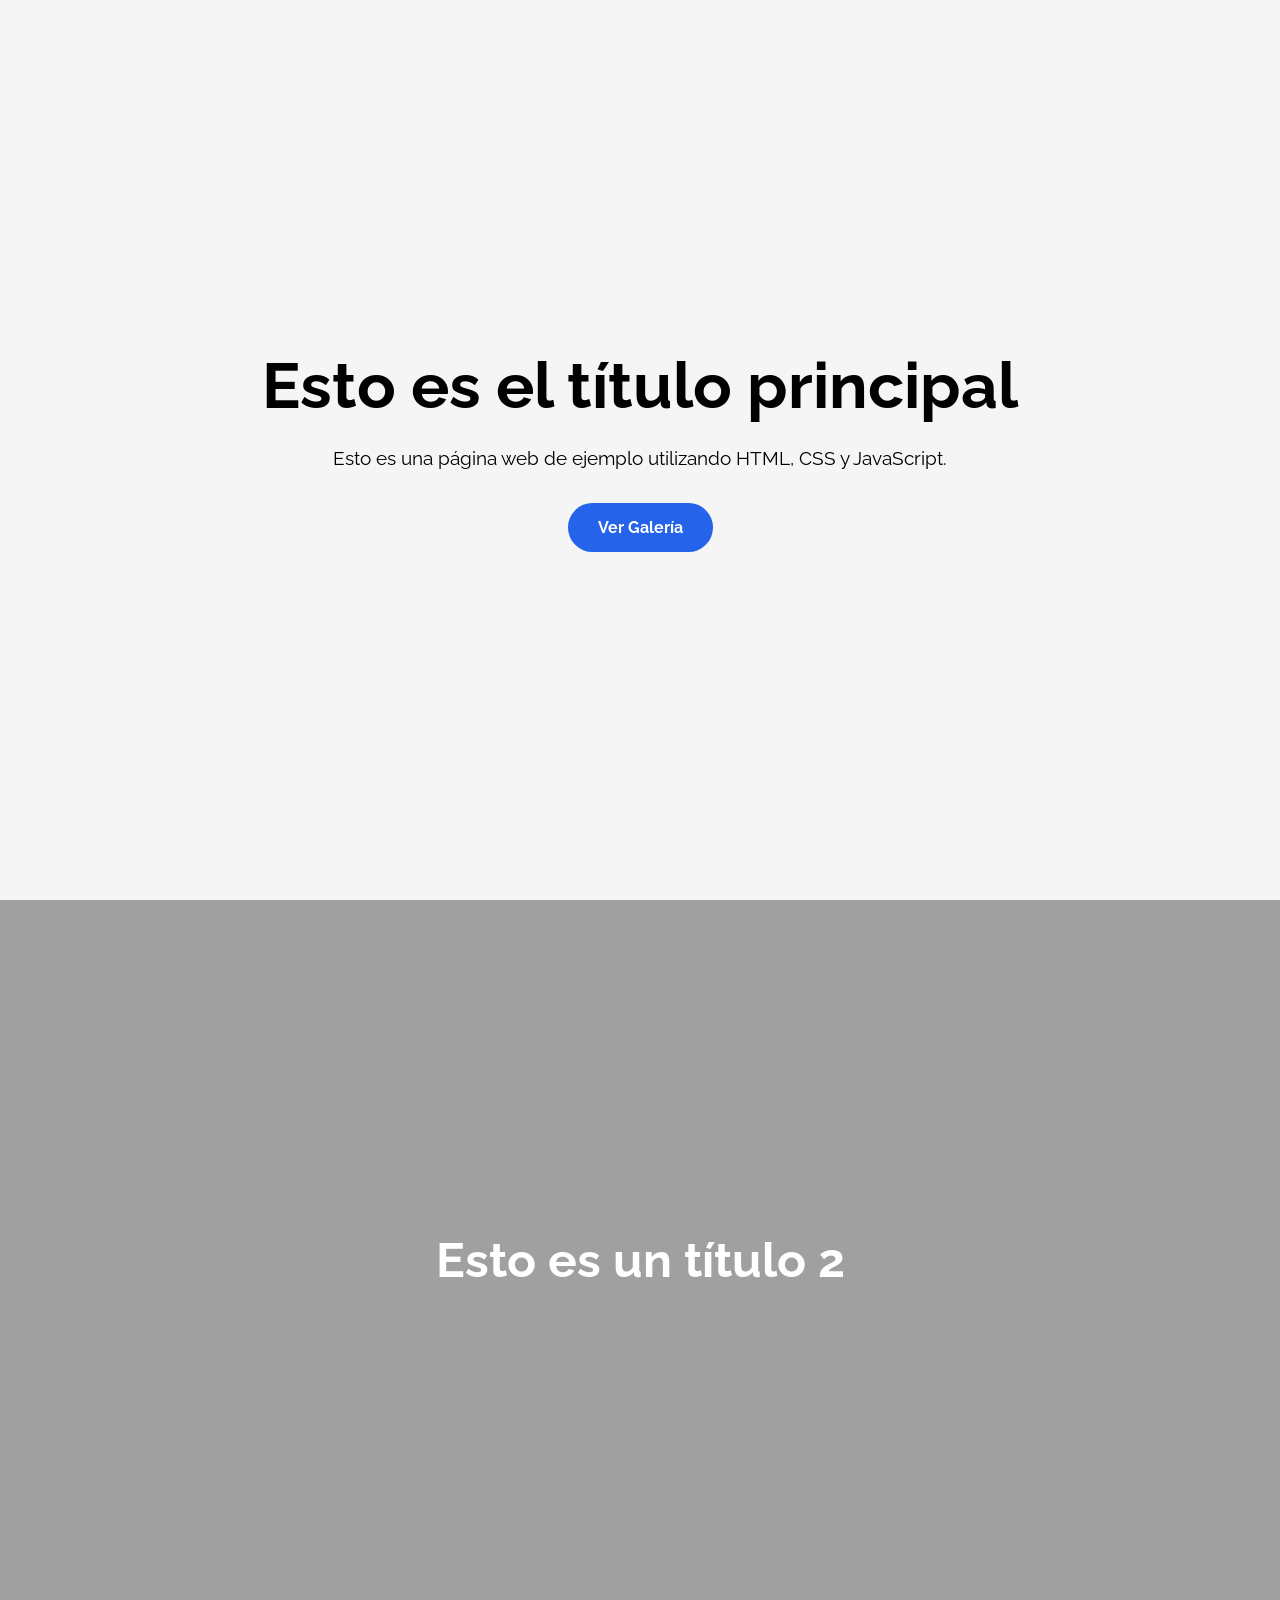
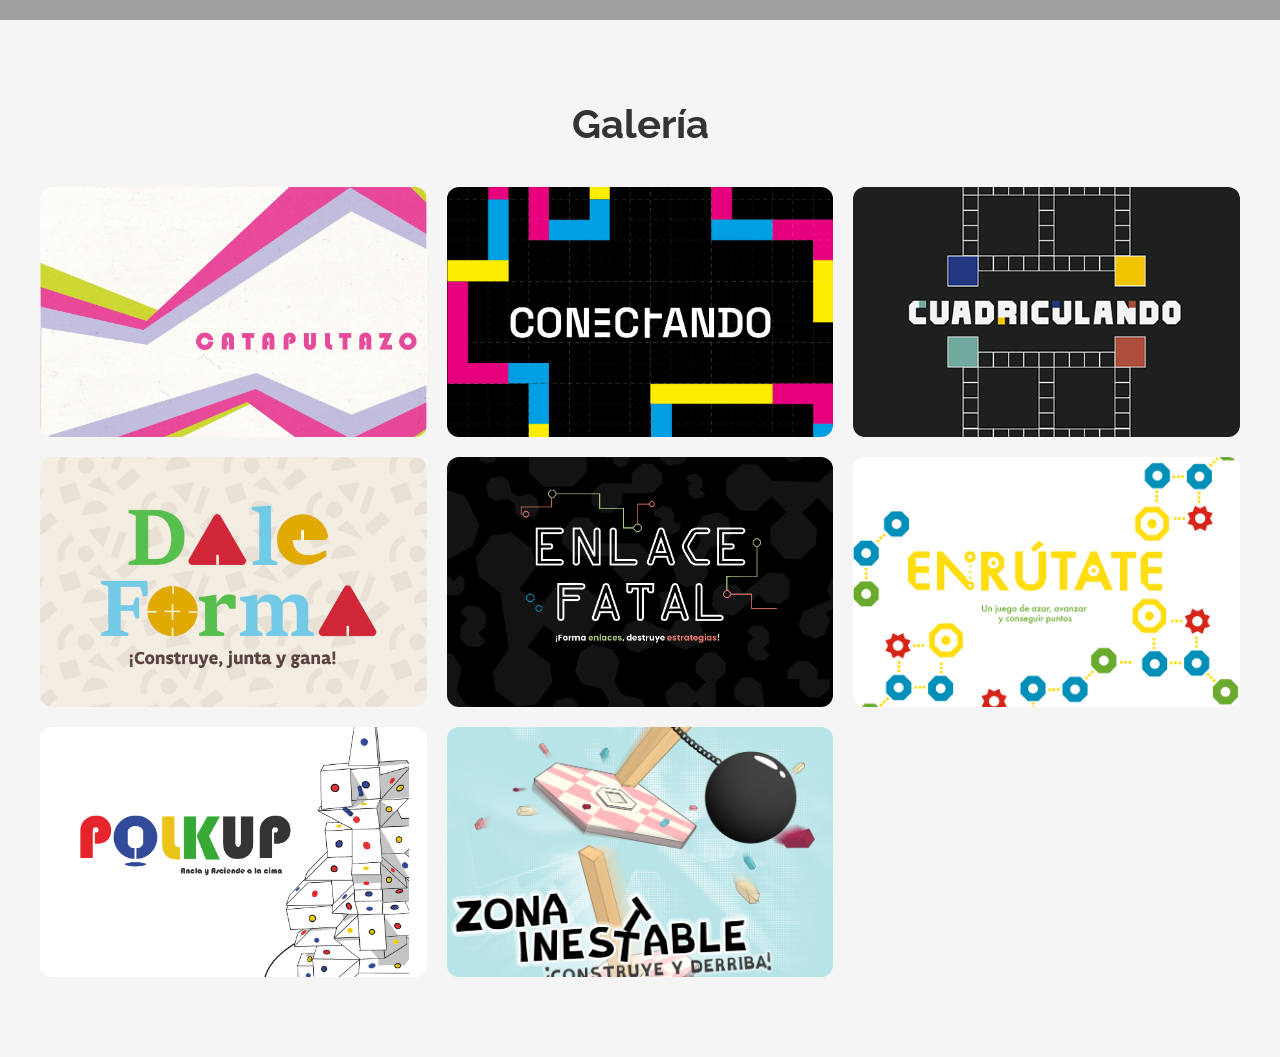
==== index.html @ 30c0917e "Commit Inicial" ====
<!DOCTYPE html>
<html lang="es">
<head>
    <meta charset="UTF-8">
    <meta name="viewport" content="width=device-width, initial-scale=1.0">
    <title>Landing Ejemplo</title>
    <link rel="stylesheet" href="style.css">
</head>
<body>

    <!-- HERO -->
    <section class="hero">
        <div class="hero-content">
            <h1>Esto es el título principal</h1>
            <p>
                Esto es una página web de ejemplo utilizando HTML, CSS y JavaScript.
            </p>
            <a href="#galeria" class="btn">Ver Galería</a>
        </div>
    </section>

    <!-- PARALLAX -->
    <section class="parallax">
        <div class="overlay">
            <h2>Esto es un título 2</h2>
        </div>
    </section>


    <!-- GALERÍA -->
    <section id="galeria" class="galeria">
        <h2>Galería</h2>

        <div class="grid">
            <img src="assets/catapultazo.jpg" alt="">
            <img src="assets/conectando.jpg" alt="">
            <img src="assets/cuadriculando.png" alt="">
            <img src="assets/daleforma.png" alt="">
            <img src="assets/enlace.png" alt="">
            <img src="assets/enrutate.png" alt="">
            <img src="assets/polkup.png" alt="">
            <img src="assets/zona.png" alt="">
        </div>
    </section>

    <!-- LIGHTBOX -->
    <div class="lightbox" id="lightbox">
        <span class="cerrar">&times;</span>
        <img id="imagen-ampliada" src="" alt="">
    </div>

    <script src="script.js"></script>

</body>
</html>
---- style.css ----
@import url('https://fonts.googleapis.com/css2?family=Raleway:ital,wght@0,100..900;1,100..900&display=swap');
*{
    margin:0;
    padding:0;
    box-sizing:border-box;
}

html{
    scroll-behavior:smooth;
}

body{
    font-family:'Raleway', sans-serif;
    background:#f5f5f5;
    color:#333;
}

/* HERO */

.hero{
    height:100vh;
    display:flex;
    justify-content:center;
    align-items:center;
    text-align:center;
    color:black;
    background-image: url("assets/ARTEFACT.gif");
}

.hero-content{
    max-width:900px;
    padding:20px;
}

.hero h1{
    font-size:4rem;
    margin-bottom:20px;
}

.hero p{
    font-size:1.2rem;
    margin-bottom:30px;
    line-height:1.6;
}

.btn{
    display:inline-block;
    padding:15px 30px;
    background:#2563eb;
    color:white;
    text-decoration:none;
    border-radius:50px;
    font-weight:bold;
    transition:.3s;
}

.btn:hover{
    transform:translateY(-3px);
    background-color:black;
    color:white;
}

/* PARALLAX */

.parallax{
    height:80vh;
    background-image:url("https://images.unsplash.com/photo-1500530855697-b586d89ba3ee?w=1600");
    background-size:cover;
    background-position:center;
    position:relative;
}

.overlay{
    position:absolute;
    inset:0;
    background:rgba(0,0,0,.35);
    display:flex;
    justify-content:center;
    align-items:center;
}

.overlay h2{
    color:white;
    font-size:3rem;
}

/* CONTENIDO */

.contenido{
    max-width:900px;
    margin:auto;
    padding:80px 20px;
    text-align:center;
}

.contenido h2{
    margin-bottom:20px;
    font-size:2.5rem;
}

.contenido p{
    line-height:1.8;
    font-size:1.1rem;
}

/* GALERÍA */

.galeria{
    padding:80px 20px;
}

.galeria h2{
    text-align:center;
    margin-bottom:40px;
    font-size:2.5rem;
}

.grid{
    max-width:1200px;
    margin:auto;
    display:grid;
    grid-template-columns:repeat(auto-fit,minmax(300px,1fr));
    gap:20px;
}

.grid img{
    width:100%;
    height:250px;
    object-fit:cover;
    border-radius:12px;
    cursor:pointer;
    transition:.3s;
}

.grid img:hover{
    transform:scale(1.05);
}

/* LIGHTBOX */

.lightbox{
    display:none;
    position:fixed;
    inset:0;
    background:rgba(0,0,0,.9);
    justify-content:center;
    align-items:center;
    z-index:999;
}

.lightbox img{
    max-width:90%;
    max-height:85%;
    border-radius:10px;
}

.cerrar{
    position:absolute;
    top:20px;
    right:40px;
    color:white;
    font-size:3rem;
    cursor:pointer;
}

@media(max-width:768px){

    .hero h1{
        font-size:2.5rem;
    }

    .overlay h2{
        font-size:2rem;
    }

}
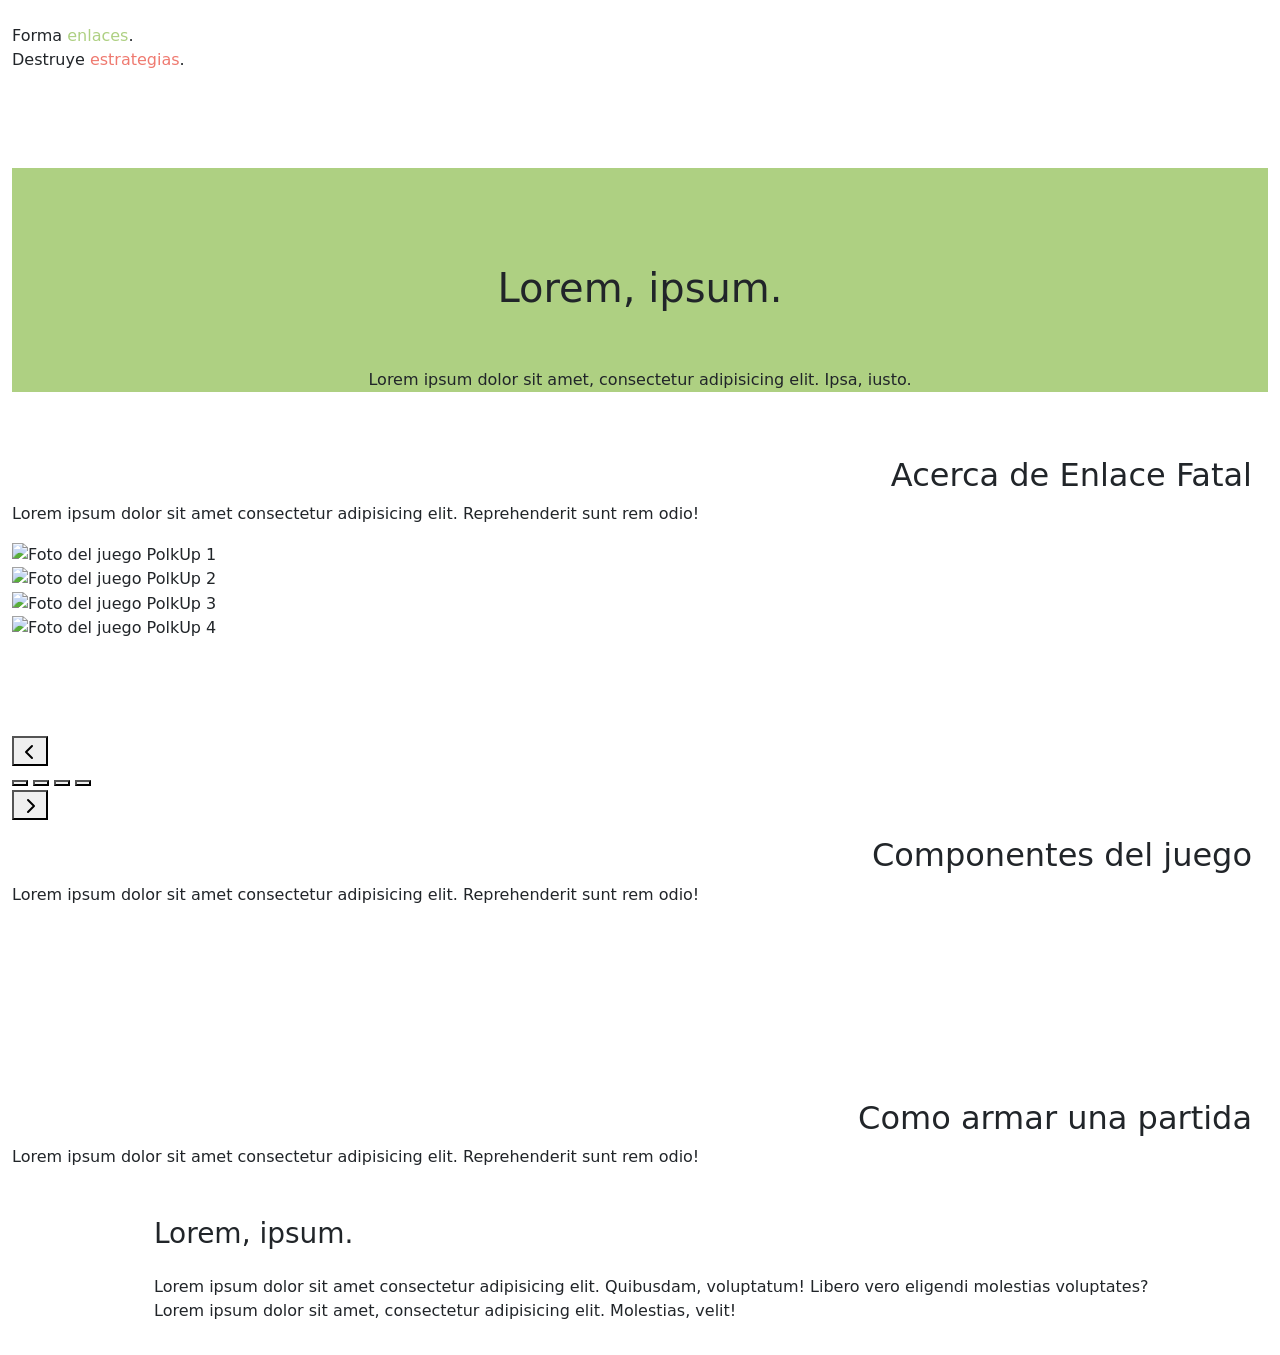
==== commit d45ff920: "Avance" ====
--- a/index.html
+++ b/index.html
@@ -3,53 +3,138 @@
 <head>
     <meta charset="UTF-8">
     <meta name="viewport" content="width=device-width, initial-scale=1.0">
-    <title>Landing Ejemplo</title>
-    <link rel="stylesheet" href="style.css">
+    <title>Enlace Fatal</title>
+    <meta name="description" content="Formar enlaces y destruye estrategias!">
+    <link href="https://fonts.googleapis.com/css2?family=Poppins:wght@300;400;500;600;700;800&display=swap" rel="stylesheet">
+    <link rel="stylesheet" href="estilos.css">
+    <link href="https://cdn.jsdelivr.net/npm/bootstrap@5.3.8/dist/css/bootstrap.min.css" rel="stylesheet" integrity="sha384-sRIl4kxILFvY47J16cr9ZwB07vP4J8+LH7qKQnuqkuIAvNWLzeN8tE5YBujZqJLB" crossorigin="anonymous">
 </head>
-<body>
+<body class="body">
 
-    <!-- HERO -->
-    <section class="hero">
-        <div class="hero-content">
-            <h1>Esto es el título principal</h1>
-            <p>
-                Esto es una página web de ejemplo utilizando HTML, CSS y JavaScript.
-            </p>
-            <a href="#galeria" class="btn">Ver Galería</a>
+  <section class="container-fluid mt-4 centro">
+            <div class="proctagono"></div>
+            <div class="sdoctagono"></div>
+            <div class="tcoctagono"></div>
+        <div class="octagonocentro centro"> 
+            <div class="logo"></div>
+            <div class="centrotext">
+                <p class="plogo">Forma <span style="color: #AED082;">enlaces</span>.<br>Destruye <span style="color: #EF7A70;">estrategias</span>.</p>
+            </div>
         </div>
-    </section>
+  </section>
 
-    <!-- PARALLAX -->
-    <section class="parallax">
-        <div class="overlay">
-            <h2>Esto es un título 2</h2>
+  <section class="container-fluid mt-5 pt-5 centro">
+        <div class="octagonocentro centro" style="background-color: #AED082;">
+            <div class="octagonofondo pt-5">
+                <div class="text-center mt-5 plogo">
+                    <h1 class="pb-5">Lorem, ipsum.</h1>
+                    <p>Lorem ipsum dolor sit amet, consectetur adipisicing elit. Ipsa, iusto.</p>
+                </div>
+            </div>
         </div>
-    </section>
+  </section>
+
+  <section class="container-fluid centrodos pt-3 mt-5 ">
+      <div class="centro mb-3 plogo titulo">
+        <h2 class="mx-3 text-end">Acerca de Enlace Fatal</h2>
+        <p>Lorem ipsum dolor sit amet consectetur adipisicing elit. Reprehenderit sunt rem odio!</p>
+      </div>
+      <div class="gallery-carousel carrusel reveal visible" aria-label="Galería de fotos del juego">
+        <div class="gallery-track">
+          <div class="gallery-slide octagono next">
+            <img src="img/lifestyle-crossroads-illustration-of-the-city-block-with-people-free-vector.jpg" alt="Foto del juego PolkUp 1">
+          </div>
+          <div class="gallery-slide octagono hidden">
+            <img src="img/lifestyle-crossroads-illustration-of-the-city-block-with-people-free-vector.jpg" alt="Foto del juego PolkUp 2">
+          </div>
+          <div class="gallery-slide octagono prev">
+            <img src="img/lifestyle-crossroads-illustration-of-the-city-block-with-people-free-vector.jpg" alt="Foto del juego PolkUp 3">
+          </div>
+          <div class="gallery-slide octagono active">
+            <img src="img/lifestyle-crossroads-illustration-of-the-city-block-with-people-free-vector.jpg" alt="Foto del juego PolkUp 4">
+          </div>
+        </div>
+        <div class="gallery-controls pt-5 mt-5">
+            <button type="button" class="gallery-arrow octagono gallery-arrow--prev" aria-label="Imagen anterior">
+              <svg width="20" height="20" viewBox="0 0 20 20" aria-hidden="true"><path d="M12 4 L6 10 L12 16" fill="none" stroke="currentColor" stroke-width="2" stroke-linecap="round" stroke-linejoin="round"></path></svg>
+            </button>
+            <div class="gallery-dots" role="tablist" aria-label="Seleccionar imagen">
+              <button type="button" class="gallery-dot octagono" role="tab" aria-selected="false" aria-label="Imagen 1"></button>
+              <button type="button" class="gallery-dot octagono" role="tab" aria-selected="false" aria-label="Imagen 2"></button>
+              <button type="button" class="gallery-dot octagono" role="tab" aria-selected="false" aria-label="Imagen 3"></button>
+              <button type="button" class="gallery-dot octagono active" role="tab" aria-selected="true" aria-label="Imagen 4"></button>
+            </div>
+            <button type="button" class="gallery-arrow octagono gallery-arrow--next" aria-label="Imagen siguiente">
+              <svg width="20" height="20" viewBox="0 0 20 20" aria-hidden="true"><path d="M8 4 L14 10 L8 16" fill="none" stroke="currentColor" stroke-width="2" stroke-linecap="round" stroke-linejoin="round"></path></svg>
+            </button>
+        </div>
+      </div>
+  </section>
+
+  <section class="container-fluid centrodos mb-2 mt-3">
+      <div class="centro plogo titulo">
+        <h2 class="mx-3 text-end">Componentes del juego</h2>
+        <p>Lorem ipsum dolor sit amet consectetur adipisicing elit. Reprehenderit sunt rem odio!</p>
+      </div>
+      <div class="caja mt-1">
+        <div id="clicc" class="octagono tn mx-1"  data-bs-toggle="modal" data-bs-target="#staticBackdrop">
+            <img class="octagono ftn" id="clic" src="img/lifestyle-crossroads-illustration-of-the-city-block-with-people-free-vector.jpg" alt="">
+        </div>
+        <div id="clicc" class="octagono tn mx-1" data-bs-toggle="modal" data-bs-target="#staticBackdrop"  ><img class="octagono ftn" id="clic" src="img/lifestyle-crossroads-illustration-of-the-city-block-with-people-free-vector.jpg" alt=""></div>
+        <div id="clicc" class="octagono tn mx-1" data-bs-toggle="modal" data-bs-target="#staticBackdrop" ><img class="octagono ftn" id="clic" src="img/lifestyle-crossroads-illustration-of-the-city-block-with-people-free-vector.jpg" alt=""></div>
+        <div id="clicc" class="octagono tn mx-1" data-bs-toggle="modal" data-bs-target="#staticBackdrop" ><img class="octagono ftn" id="clic" src="img/lifestyle-crossroads-illustration-of-the-city-block-with-people-free-vector.jpg" alt=""></div>
+        <div id="clicc" class="octagono tn mx-1" data-bs-toggle="modal" data-bs-target="#staticBackdrop" ><img class="octagono ftn" id="clic" src="img/lifestyle-crossroads-illustration-of-the-city-block-with-people-free-vector.jpg" alt=""></div>
+        <div id="clicc" class="octagono tn mx-1" data-bs-toggle="modal" data-bs-target="#staticBackdrop" ><img class="octagono ftn" id="clic" src="img/lifestyle-crossroads-illustration-of-the-city-block-with-people-free-vector.jpg" alt=""></div>
+        <div id="clicc" class="octagono tn mx-1" data-bs-toggle="modal" data-bs-target="#staticBackdrop" ><img class="octagono ftn" id="clic" src="img/lifestyle-crossroads-illustration-of-the-city-block-with-people-free-vector.jpg" alt=""></div>
+        <div class="octagono tns left"></div>
+        <div class="octagono tns"></div>
+        <div class="octagono tns right"></div>
+      </div>
+      <div class="modal fade" id="staticBackdrop" data-bs-backdrop="static" data-bs-keyboard="false" tabindex="-1" aria-labelledby="staticBackdropLabel" aria-hidden="true">
+        <div class="modal-dialog modal-dialog-centered">
+          <div class="modal-content octagono">
+            <div class="modal-header">
+              <h1 class="modal-title fs-5" id="staticBackdropLabel">Modal title</h1>
+            </div>
+            <div class="modal-body">
+              ...
+            </div>
+            <div class="modal-footer">
+              <button type="button" class="btn btn-secondary" data-bs-dismiss="modal">Close</button>
+            </div>
+          </div>
+        </div>
+      </div>
+  </section>
+
+  <section class="container-fluid centrodos">
+    <div class="centro plogo titulo">
+      <h2 class="mx-3 text-end">Como armar una partida</h2>
+      <p>Lorem ipsum dolor sit amet consectetur adipisicing elit. Reprehenderit sunt rem odio!</p>
+    </div>
+    <div class="container-md mt-5 d-grid gap-3">
+      <div class="plogo titulo-h3 ms-5">
+        <h3 class="ms-4">Lorem, ipsum.</h3>
+      </div>
+      <div class="plogo ms-5 p-p ">
+        <p class="ms-4">Lorem ipsum dolor sit amet consectetur adipisicing elit. Quibusdam, voluptatum! Libero vero eligendi molestias voluptates? Lorem ipsum dolor sit amet, consectetur adipisicing elit. Molestias, velit!</p>
+      </div>
+      <div>
+        
+      </div>
+    </div>
+  </section>
 
 
-    <!-- GALERÍA -->
-    <section id="galeria" class="galeria">
-        <h2>Galería</h2>
+<script src="script.js"></script>
+<script>
+  const myModal = document.getElementById('myModal')
+  const myInput = document.getElementById('myInput')
 
-        <div class="grid">
-            <img src="assets/catapultazo.jpg" alt="">
-            <img src="assets/conectando.jpg" alt="">
-            <img src="assets/cuadriculando.png" alt="">
-            <img src="assets/daleforma.png" alt="">
-            <img src="assets/enlace.png" alt="">
-            <img src="assets/enrutate.png" alt="">
-            <img src="assets/polkup.png" alt="">
-            <img src="assets/zona.png" alt="">
-        </div>
-    </section>
-
-    <!-- LIGHTBOX -->
-    <div class="lightbox" id="lightbox">
-        <span class="cerrar">&times;</span>
-        <img id="imagen-ampliada" src="" alt="">
-    </div>
-
-    <script src="script.js"></script>
-
+  myModal.addEventListener('shown.bs.modal', () => {
+    myInput.focus()
+  })
+</script>
+<script src="https://cdn.jsdelivr.net/npm/bootstrap@5.3.8/dist/js/bootstrap.bundle.min.js" integrity="sha384-FKyoEForCGlyvwx9Hj09JcYn3nv7wiPVlz7YYwJrWVcXK/BmnVDxM+D2scQbITxI" crossorigin="anonymous"></script>
 </body>
 </html>
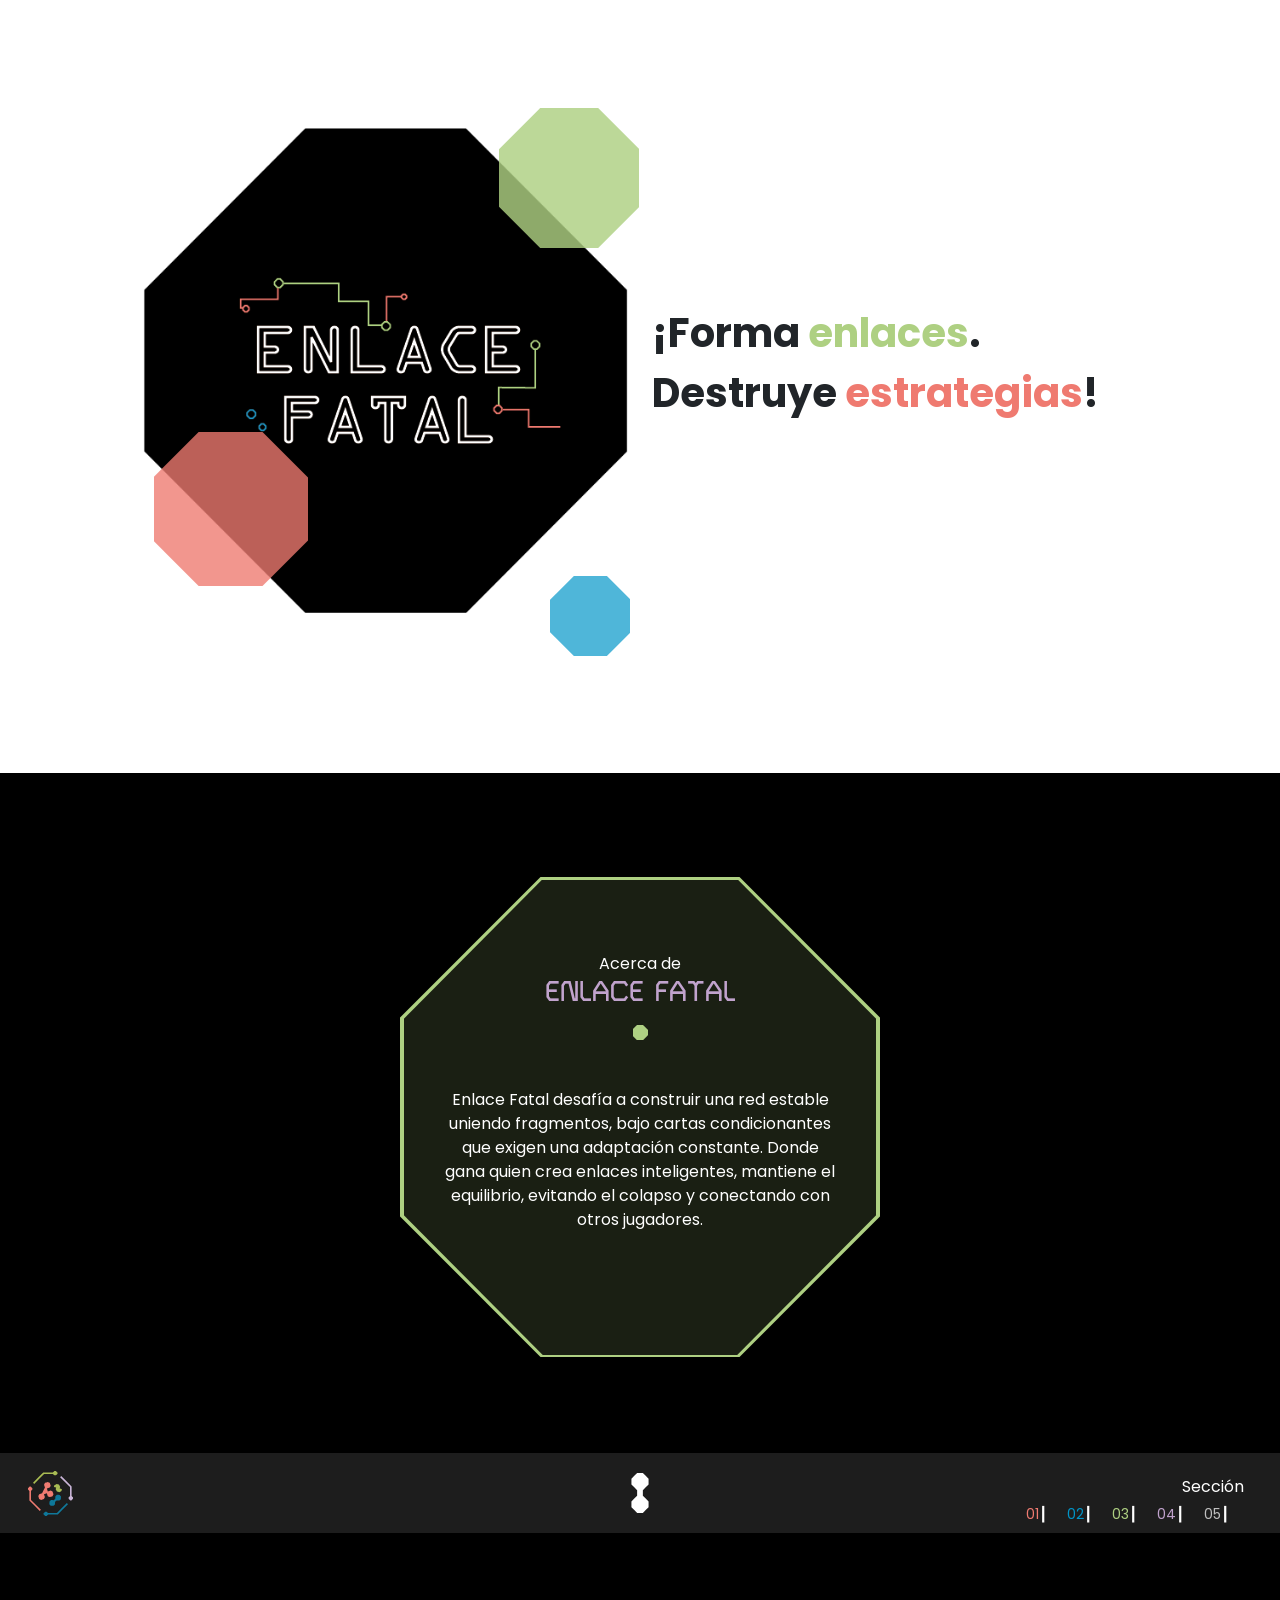
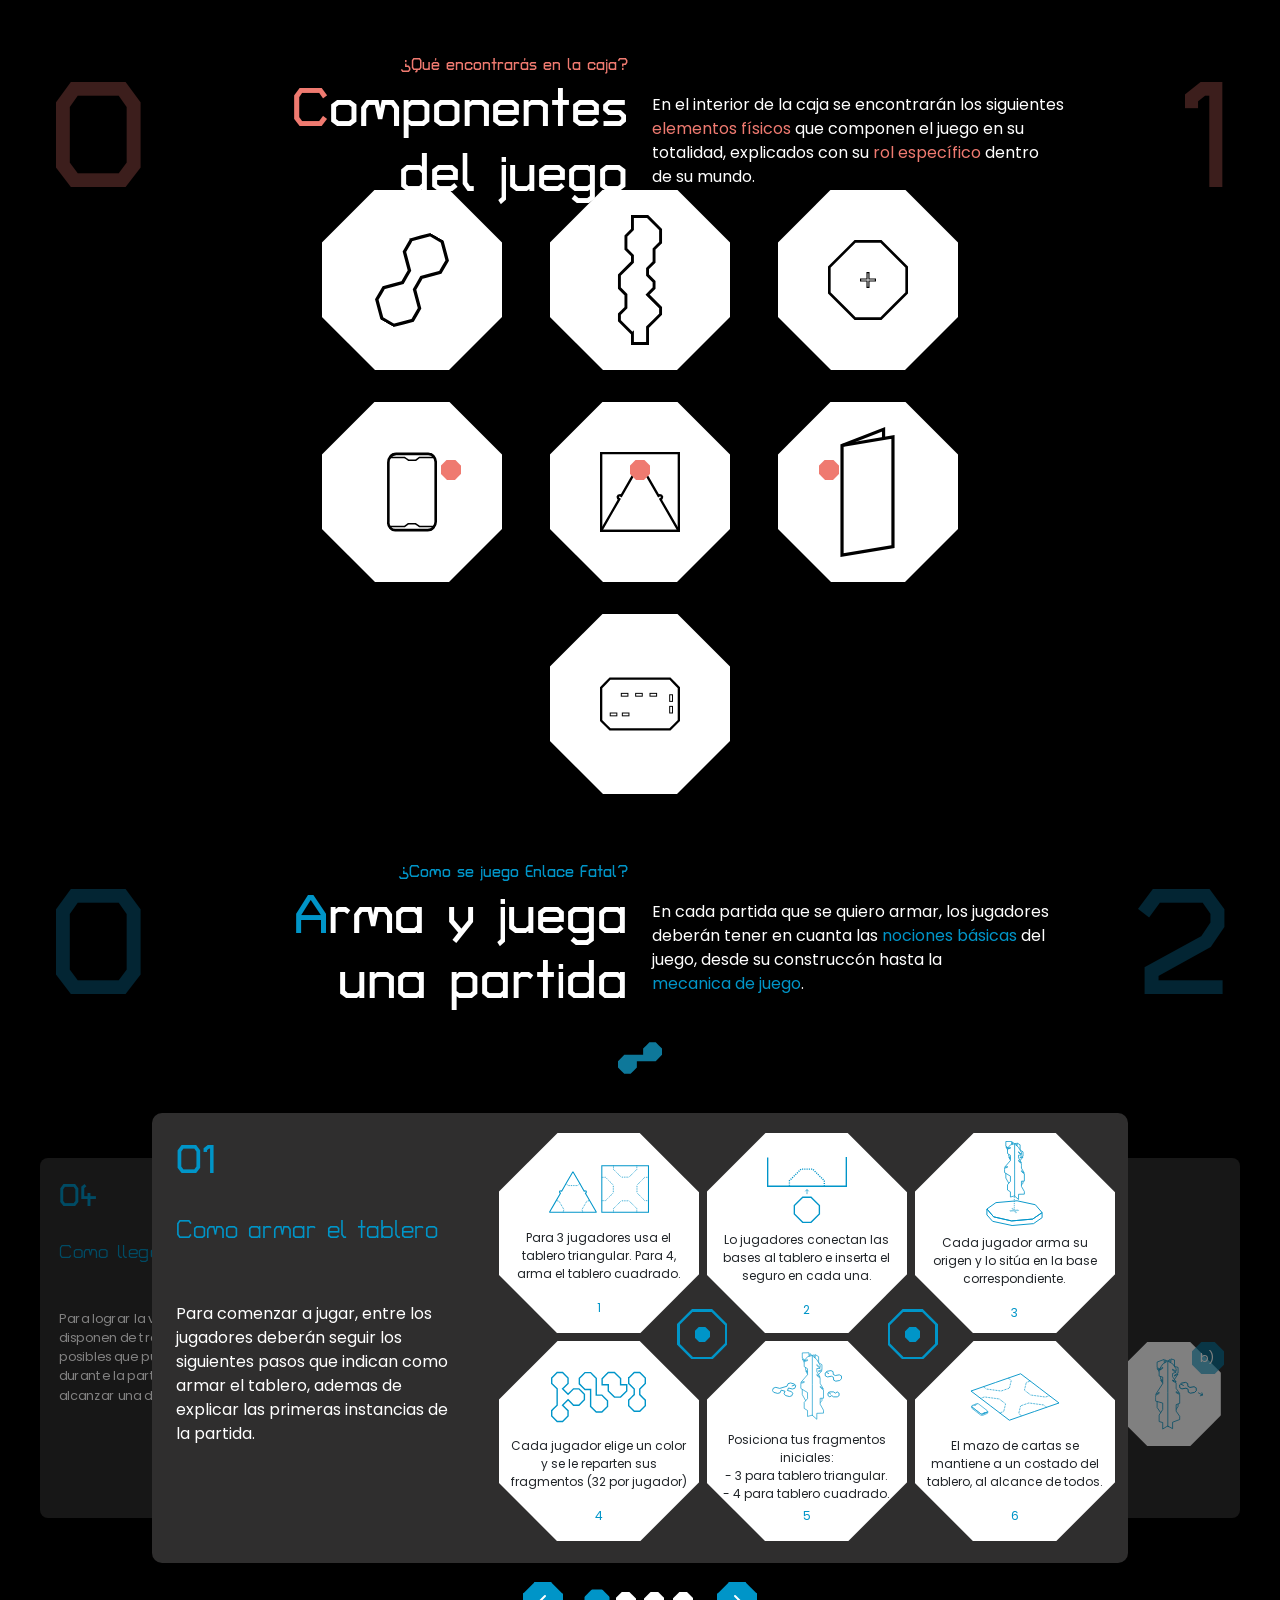
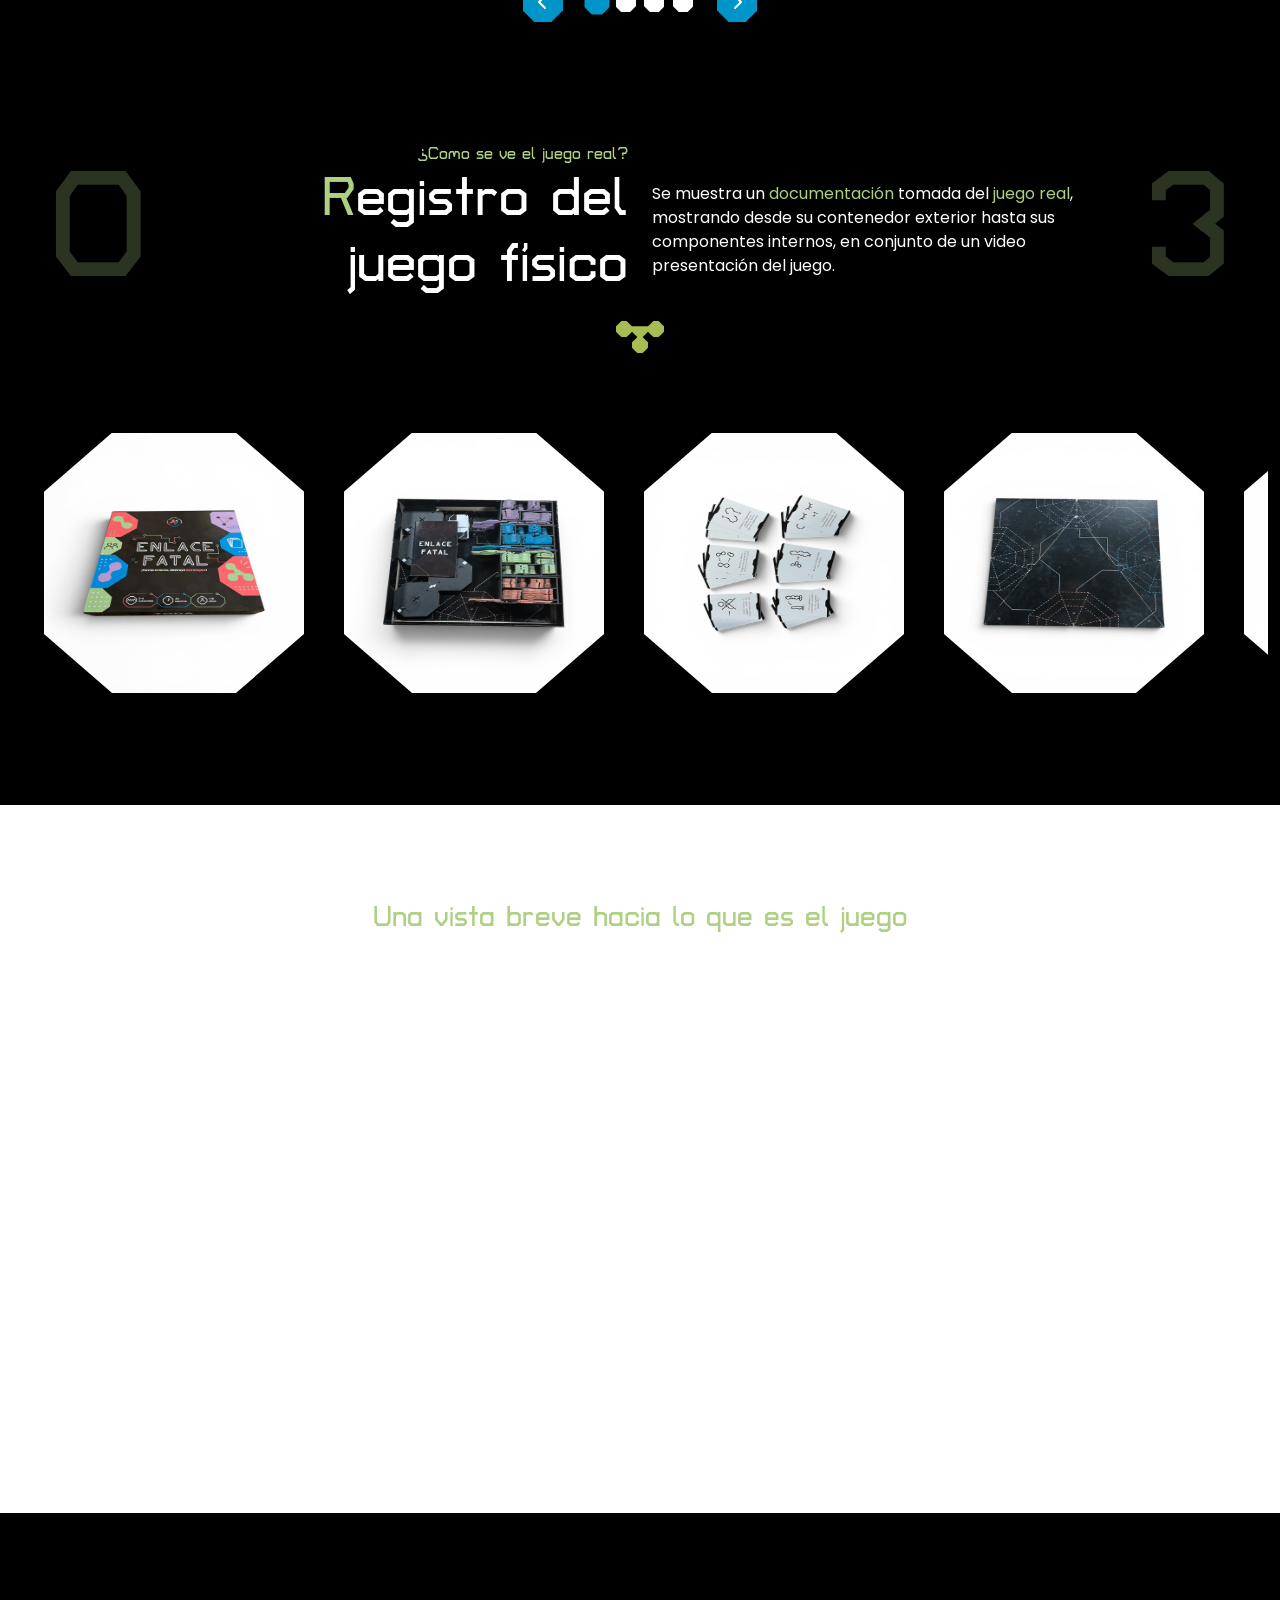
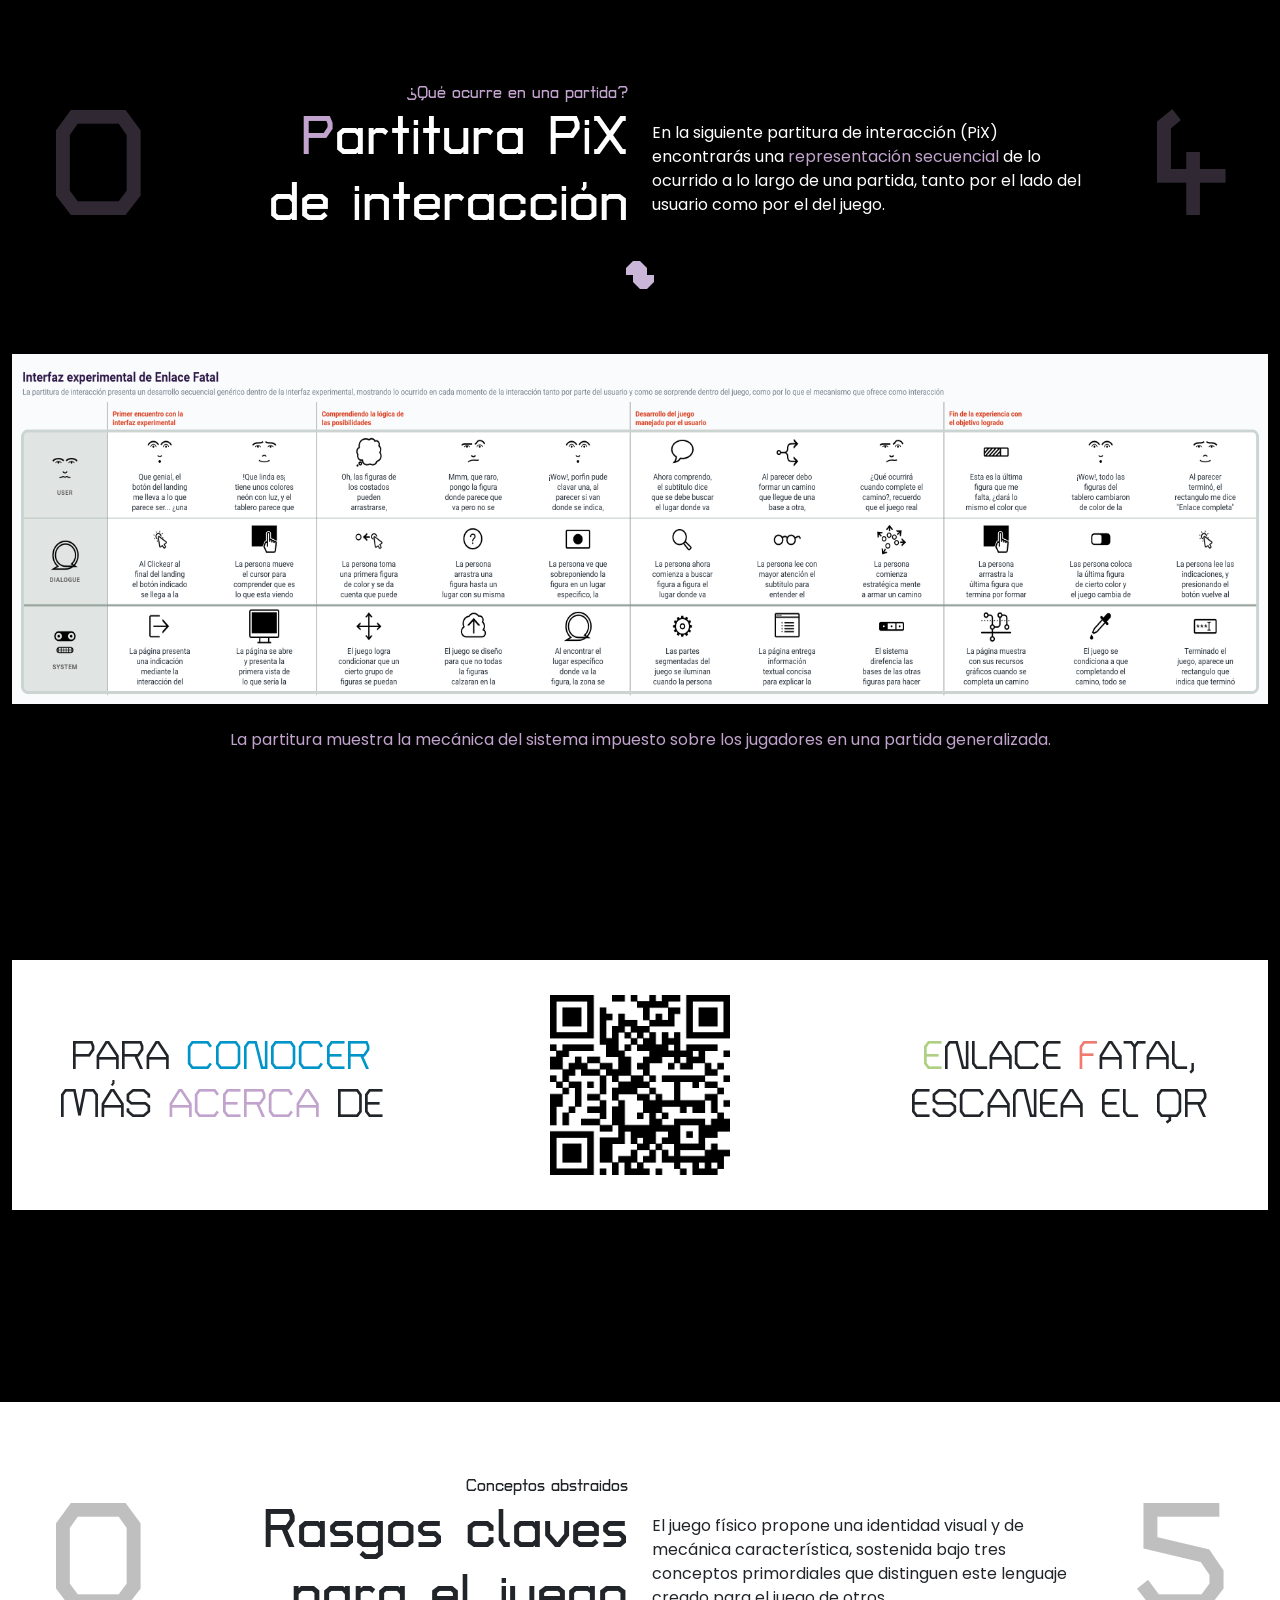
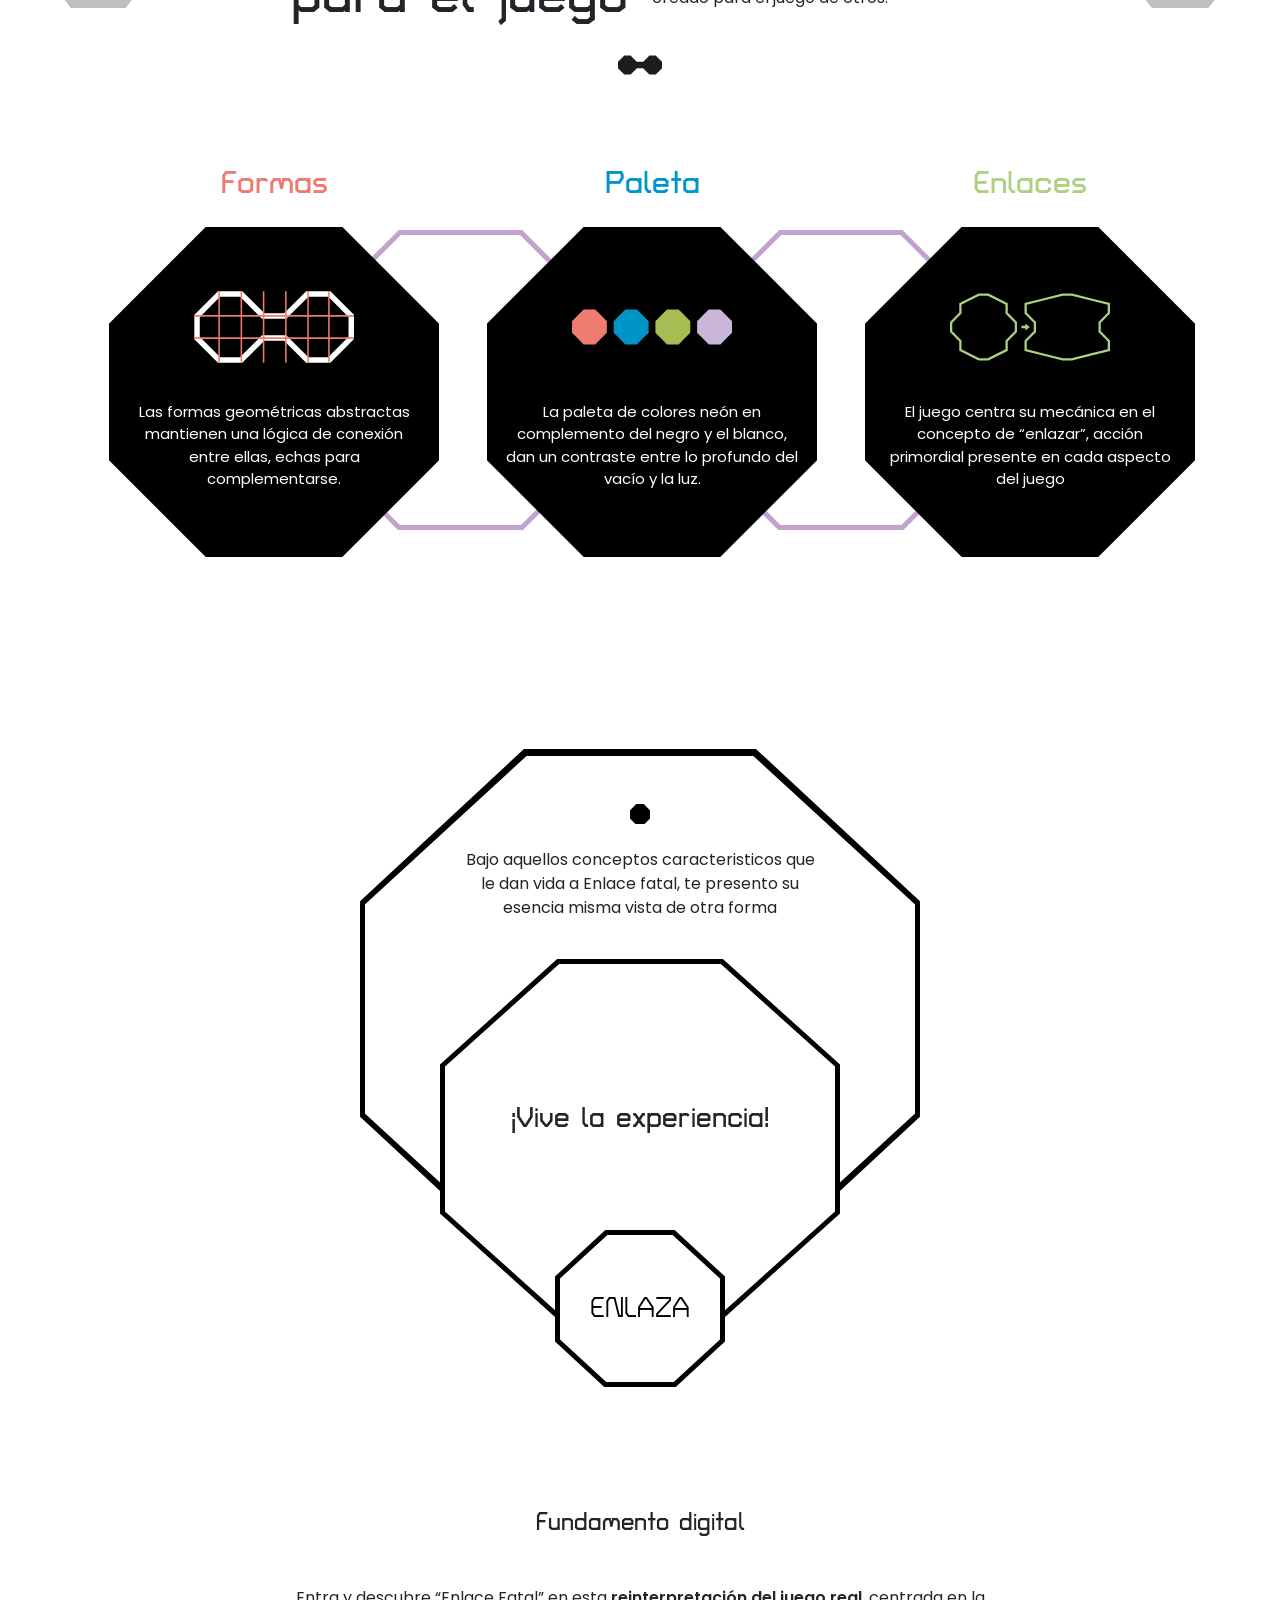
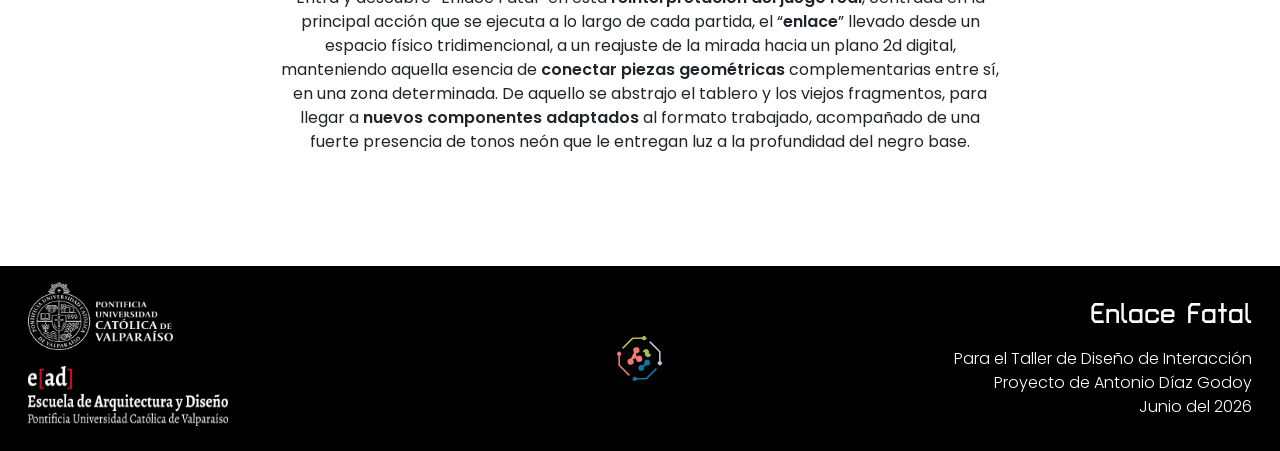
==== commit 87d2972c: "Rename index-antonio.html to index.html" ====
--- a/index.html
+++ b/index.html
@@ -8,133 +8,550 @@
     <link href="https://fonts.googleapis.com/css2?family=Poppins:wght@300;400;500;600;700;800&display=swap" rel="stylesheet">
     <link rel="stylesheet" href="estilos.css">
     <link href="https://cdn.jsdelivr.net/npm/bootstrap@5.3.8/dist/css/bootstrap.min.css" rel="stylesheet" integrity="sha384-sRIl4kxILFvY47J16cr9ZwB07vP4J8+LH7qKQnuqkuIAvNWLzeN8tE5YBujZqJLB" crossorigin="anonymous">
+    <link rel="preconnect" href="https://fonts.googleapis.com">
+    <link rel="preconnect" href="https://fonts.gstatic.com" crossorigin>
+    <link href="https://fonts.googleapis.com/css2?family=Turret+Road:wght@200;300;400;500;700;800&display=swap" rel="stylesheet">
 </head>
 <body class="body">
-
-  <section class="container-fluid mt-4 centro">
-            <div class="proctagono"></div>
-            <div class="sdoctagono"></div>
-            <div class="tcoctagono"></div>
-        <div class="octagonocentro centro"> 
-            <div class="logo"></div>
-            <div class="centrotext">
-                <p class="plogo">Forma <span style="color: #AED082;">enlaces</span>.<br>Destruye <span style="color: #EF7A70;">estrategias</span>.</p>
+<!-----logo------------->
+  <section class="container-fluid withe-section pt-6 pb-6">
+    <div class="row d-flex mt-5 pb-5 align-items-center">
+      <div class="col-6 d-flex justify-content-end">
+        <div class="centro intro-item" data-intro-step="2">
+          <img src="img/logo.png" class="octagono logo" alt="">
+        </div>
+      </div>
+      <div class="col-6 intro-item" data-intro-step="3">
+        <p class="fs-1 fw-bold">¡Forma <span style="color: #AED082;">enlaces</span>.<br>Destruye <span style="color: #EF7A70;">estrategias</span>!</p>
+      </div>
+    </div>
+  
+    <div class="proctagono octagono intro-item" data-intro-step="1"></div>
+    <div class="sdoctagono octagono intro-item" data-intro-step="1"></div>
+    <div class="tcoctagono octagono intro-item" data-intro-step="1"></div>
+  </section>
+
+<!-------que es enlace fatal?------------->
+  <section class="container-fluid py-5 mb-5 centro">
+    <div class="row">
+      <div class="col-8 mt-5">
+        <div class="octagono mt-2 octagonocentro centro">
+          <div class="octagono octagonofondo contenedor-hover mx-1 my-1">
+            <div class="text-center d-flex align-items-center flex-column mt-5">
+              <p class="plogo mt-4 mb-0">Acerca de</p>
+              <h1 class="fs-3 turret-road-bold">ENLACE FATAL</h1>
+              <div class="octagono octagono-verde-pequeno mt-2"></div>
+              <p class="plogo mt-5 parra">Enlace Fatal desafía a construir una red estable uniendo fragmentos, bajo cartas condicionantes que exigen una adaptación constante. Donde gana quien crea enlaces inteligentes, mantiene el equilibrio, evitando el colapso y conectando con otros jugadores.</p>
             </div>
-        </div>
-  </section>
-
-  <section class="container-fluid mt-5 pt-5 centro">
-        <div class="octagonocentro centro" style="background-color: #AED082;">
-            <div class="octagonofondo pt-5">
-                <div class="text-center mt-5 plogo">
-                    <h1 class="pb-5">Lorem, ipsum.</h1>
-                    <p>Lorem ipsum dolor sit amet, consectetur adipisicing elit. Ipsa, iusto.</p>
-                </div>
+          </div>
+        </div>
+      </div>
+    </div>
+  </section>
+<!----------indice------------>
+  <section class="container-fluid mt-5 sticky-top indice">
+    <div class="row py-2">
+      <div class="d-flex justify-content-start align-items-center col-4">
+        <img class="logo-chikito ms-3" src="nuevas-img/logo chico chico de la barra superior.svg" alt="">
+      </div>
+      <div class="col-4 d-flex justify-content-center align-items-center"><img src="nuevas-img/fragmento blanco que va en la barra superior.svg" class="rotar" alt=""></div>
+      <div class="col-4 d-flex flex-column align-items-end mt-3">
+        <h5 class="mx-4 fw-normal fs-6 ">Sección</h5>
+        <div class=" caja-de-numeros">
+          <a class="text-decoration-none mx-2" href="#1"><span class="rojo">01</span><span style="color: #fff;">┃</span></a>
+          <a class="text-decoration-none mx-2" href="#2"><span class="azul">02</span><span style="color: #fff;">┃</span></a>
+          <a class="text-decoration-none mx-2" href="#3"><span class="verde">03</span><span style="color: #fff;">┃</span></a>
+          <a class="text-decoration-none mx-2" href="#4"><span class="morado">04</span><span style="color: #fff;">┃</span></a>
+          <a class="text-decoration-none mx-2" href="#5"><span class="gris">05</span><span style="color: #fff;">┃</span></a>
+        </div>
+      </div>
+    </div>
+  </section>
+  <!------- componentes del juego---------->
+  <section id="1" class="container-fluid mt-7 mb-5 centrodos mb-2 ">
+    
+    <div class="row plogo d-flex justify-content-center mb-3">
+      <div class="col-2 numero n-left"><p class="turret-road-bold">0</p></div>
+      <div class="col-6 text-end ms-auto mt-4 d-flex flex-column align-items-end ms-auto">
+        <p class="turret-road-bold p">¿Qué encontrarás en la caja?</p>
+        <h2 class="turret-road-bold fs-7"><span class="rojo">C</span>omponentes <br> del juego</h2>
+      </div>
+      <div class="col-6 mt-5 pt-3">
+        <p class="up">En el interior de la caja se encontrarán los siguientes <span class="rojo">elementos físicos</span> que componen el juego en su totalidad, explicados con su <span style="color: #EF7A70;">rol específico</span> dentro <br> de su mundo.</p>
+      </div>
+      <div class="col-2 text-end numero n-right "><p class="turret-road-bold ">1</p></div>
+      <div class="d-flex justify-content-center mt-3 align-items-start ">
+        <img src="nuevas-img/fragmento-abajo-de-componentes-del-juego.svg" class="rotar" alt="">
+      </div>   
+    </div> 
+    <div class="row d-flex justify-content-center">
+      <div class="col-lg-8">
+        <div class="caja mt-1">
+          <div id="clicc" class="octagono d-flex justify-content-center align-items-center tn mx-4 my-3" data-bs-titulo="Fragmento"  data-bs-contenido="Piezas principales del juego que se entrelazan entre ellos formando una red que busca su extensión hasta el rival."  data-bs-imagen="nuevas-img/componentes-fragmentos.svg" data-bs-toggle="modal"  data-bs-target="#miModalDinamico"  ><img class="ftn-es " id="clic" src="nuevas-img/componente, picto fragmento.svg" alt=""></div>
+          <div id="clicc" class="octagono d-flex justify-content-center align-items-center tn mx-4 my-3" data-bs-titulo="Origen"  data-bs-contenido="Dos piezas ensambladas forman un pilar que sostiene los fragmentos iniciales desde donde nace toda la red." data-bs-imagen="nuevas-img/componentes-origen.svg" data-bs-toggle="modal"  data-bs-target="#miModalDinamico"  ><img class="ftn-espe" id="clic" src="nuevas-img/componente, picto origen.svg" alt=""></div>
+          <div id="clicc" class="octagono d-flex justify-content-center align-items-center tn mx-4 my-3" data-bs-titulo="Base"  data-bs-contenido="Piezas que van enganchadas al tablero, que posterior se le conectaría el origen para armar la estructura vertical" data-bs-imagen="nuevas-img/componentes-bases.svg" data-bs-toggle="modal"  data-bs-target="#miModalDinamico"  ><img class="ftn" id="clic" src="nuevas-img/componente, picto bases.svg" alt=""></div>
+          <div id="clicc" class="octagono d-flex justify-content-center align-items-center tn mx-4 my-3" data-bs-titulo="Mazo" data-bs-contenido="El mazo contiene 48 cartas que modifican las reglas del juego, beneficiando o perjudicando al jugador que las use." data-bs-imagen="nuevas-img/componentes-cartas.svg" data-bs-toggle="modal"  data-bs-target="#miModalDinamico"  ><img class="ftn" id="clic" style="width: 50px !important;" src="nuevas-img/componente, picto carta.svg" alt=""></div>
+          <div id="clicc" class="octagono d-flex justify-content-center align-items-center tn mx-4 my-3" data-bs-titulo="Tablero"  data-bs-contenido="El tablero adaptable según jugadores: triangular para 3 personas y un cuadrado armable para 4 participantes." data-bs-imagen="nuevas-img/componentes-tablero.svg" data-bs-toggle="modal" data-bs-target="#miModalDinamico"  ><img class="ftn" id="clic" src="nuevas-img/componente, picto tablero.svg" alt=""></div>
+          <div id="clicc" class="octagono d-flex justify-content-center align-items-center tn mx-4 my-3" data-bs-titulo="Manual"  data-bs-contenido="El manual ayudará a los jugadores a los jugadores a comprender mejor la forma de juego y sus componentes." data-bs-imagen="nuevas-img/componentes-manual.svg" data-bs-toggle="modal"  data-bs-target="#miModalDinamico"  ><img class="ftn-especial" id="clic" src="nuevas-img/componente, picto manual.svg" alt=""></div>
+          <div id="clicc" class="octagono d-flex justify-content-center align-items-center tn mx-4 my-3" data-bs-titulo="Contenedor"  data-bs-contenido="La caja contenedora de los fragmentos, individual para cada jugador que dispondrá un mayor orden en la partida." data-bs-imagen="nuevas-img/componentes-contenedor.svg" data-bs-toggle="modal"  data-bs-target="#miModalDinamico"  ><img class="ftn" id="clic" src="nuevas-img/componente, picto contenedor.svg" alt=""></div>
+          <div class="octagono tns left"></div>
+          <div class="octagono tns"></div>
+          <div class="octagono tns right"></div>
+        </div>
+      </div>
+    </div>      
+
+  </section>
+
+  <!-----------arma y juega------------>
+  <section id="2" class="container-fluid mt-7 centrodos">
+
+       <div class="row plogo d-flex justify-content-center mb-3">
+      <div class="col-2 numero n-left"><p class="turret-road-bold azul-numero">0</p></div>
+      <div class="col-6 text-end ms-auto d-flex mt-4 flex-column align-items-end ms-auto">
+        <p class="turret-road-bold p azul" >¿Como se juego Enlace Fatal?</p>
+        <h2 class="turret-road-bold fs-7"><span class="azul">A</span>rma y juega <br> una partida</h2>
+      </div>
+      <div class="col-6 mt-5 pt-3">
+        <p class="up">En cada partida que se quiero armar, los jugadores deberán tener en cuanta las <span class="azul">nociones básicas</span> del juego, desde su construccón hasta la <br><span class="azul">mecanica de juego</span>.</p>
+      </div>
+      <div class="col-2 text-end numero n-right "><p class="turret-road-bold azul-numero ">2</p></div>
+      <div class="d-flex justify-content-center mt-3 align-items-start ">
+        <img src="nuevas-img/fragmento-abajo-de-arma-y-juega-una-partida.svg" class="rotar" alt="">
+      </div>   
+    </div> 
+
+    <div class="gallery-carousel mt-7 pt-5 carrusel reveal visible" aria-label="Galería de fotos del juego">
+      <div class="gallery-track">
+        <div class="gallery-slide carrusel-cuadrado active">
+          <div class="rectangulo row align-items-start">
+              <div class="col-sm-4 d-flex flex-column align-items-start  mt-4">
+                <h2 class="azul turret-road-bold ms-4">01</h2>
+                <h5 class="azul turret-road-medium mt-4 ms-4 fs-4">Como armar el tablero</h5>
+                <p class="plogo mt-5 ms-4">Para comenzar a jugar, entre los jugadores deberán seguir los siguientes pasos que indican como armar el tablero, ademas de explicar las primeras instancias de la partida.</p>
+              </div>
+            <div class="col-8 mt-3">
+              <div class="row">
+                <div class="col-12 d-flex justify-content-center flex-wrap">
+                  <div class="como-armar mx-1 my-1 text-center d-flex align-items-center flex-column text-dark octagono">
+                    <img class="img-armar mt-4" style="width: 100px;" src="nuevas-img/Arma-y-juega-una-partida-01-picto.svg" alt="">
+                    <p class="tablero mt-2" >Para 3 jugadores usa el tablero triangular. Para 4, arma el tablero cuadrado.</p>
+                    <p class="azul">1</p>
+                  </div>
+                  <div class="como-armar mx-1 my-1 text-center d-flex align-items-center flex-column text-dark octagono">
+                    <img class="img-armar mt-4" style="width: 80px;" src="nuevas-img/Arma-y-juega-una-partida-01-picto-2.svg" alt="">
+                    <p class="tablero mt-2 mb-3">Lo jugadores conectan las bases al tablero e inserta el seguro en cada una.</p>
+                    <p class="azul">2</p>
+                  </div>
+                  <div class="como-armar mx-1 my-1 text-center d-flex align-items-center flex-column text-dark octagono">
+                    <img class="img-armar mt-2" style="height: 85px; width: 85px;" src="nuevas-img/Arma-y-juega-una-partida-01-picto-3.svg" alt="">
+                    <p class="tablero mt-2">Cada jugador arma su origen y lo sitúa en la base correspondiente.</p>
+                    <p class="azul">3</p>
+                  </div>
+                  <div class="como-armar mx-1 my-1 text-center d-flex align-items-center flex-column text-dark octagono">
+                    <img class="mt-4" style="width: 95px; height: 70px;" src="nuevas-img/Arma-y-juega-una-partida-01-picto-4.svg" alt="">
+                    <p class="tablero mt-2">Cada jugador elige un color y se le reparten sus fragmentos (32 por jugador)</p>
+                    <p class="azul">4</p>
+                  </div>
+                  <div class="como-armar mx-1 my-1 text-center d-flex align-items-center flex-column text-dark octagono">
+                    <img class="img-armar mt-2" style="width: 70px;" src="nuevas-img/Arma-y-juega-una-partida-01-picto-5.svg" alt="">
+                    <p class="tablero mt-2 mb-1">Posiciona tus fragmentos iniciales:<br>- 3 para tablero triangular. <br>- 4 para tablero cuadrado.</p>
+                    <p class="azul">5</p>
+                  </div>
+                  <div class="como-armar mx-1 my-1 text-center d-flex align-items-center flex-column text-dark octagono">
+                    <img class="img-armar mt-4" src="nuevas-img/Arma-y-juega-una-partida-01-picto-6.svg" alt="">
+                    <p class="tablero mt-2">El mazo de cartas se mantiene a un costado del tablero, al alcance de todos.</p>
+                    <p class="azul">6</p>
+                  </div>
+                </div>
+                <div class="octagono pequeno centro">
+                  <div class="octagono mas-pequeno centro">
+                    <div class="octagono diminuto"></div>
+                  </div>
+                </div>
+                <div class="octagono segundo-pequeno centro">
+                  <div class="octagono mas-pequeno centro">
+                    <div class="octagono diminuto"></div>
+                  </div>
+                </div>
+              </div>
             </div>
-        </div>
-  </section>
-
-  <section class="container-fluid centrodos pt-3 mt-5 ">
-      <div class="centro mb-3 plogo titulo">
-        <h2 class="mx-3 text-end">Acerca de Enlace Fatal</h2>
-        <p>Lorem ipsum dolor sit amet consectetur adipisicing elit. Reprehenderit sunt rem odio!</p>
-      </div>
-      <div class="gallery-carousel carrusel reveal visible" aria-label="Galería de fotos del juego">
-        <div class="gallery-track">
-          <div class="gallery-slide octagono next">
-            <img src="img/lifestyle-crossroads-illustration-of-the-city-block-with-people-free-vector.jpg" alt="Foto del juego PolkUp 1">
-          </div>
-          <div class="gallery-slide octagono hidden">
-            <img src="img/lifestyle-crossroads-illustration-of-the-city-block-with-people-free-vector.jpg" alt="Foto del juego PolkUp 2">
-          </div>
-          <div class="gallery-slide octagono prev">
-            <img src="img/lifestyle-crossroads-illustration-of-the-city-block-with-people-free-vector.jpg" alt="Foto del juego PolkUp 3">
-          </div>
-          <div class="gallery-slide octagono active">
-            <img src="img/lifestyle-crossroads-illustration-of-the-city-block-with-people-free-vector.jpg" alt="Foto del juego PolkUp 4">
-          </div>
-        </div>
-        <div class="gallery-controls pt-5 mt-5">
-            <button type="button" class="gallery-arrow octagono gallery-arrow--prev" aria-label="Imagen anterior">
-              <svg width="20" height="20" viewBox="0 0 20 20" aria-hidden="true"><path d="M12 4 L6 10 L12 16" fill="none" stroke="currentColor" stroke-width="2" stroke-linecap="round" stroke-linejoin="round"></path></svg>
-            </button>
-            <div class="gallery-dots" role="tablist" aria-label="Seleccionar imagen">
-              <button type="button" class="gallery-dot octagono" role="tab" aria-selected="false" aria-label="Imagen 1"></button>
-              <button type="button" class="gallery-dot octagono" role="tab" aria-selected="false" aria-label="Imagen 2"></button>
-              <button type="button" class="gallery-dot octagono" role="tab" aria-selected="false" aria-label="Imagen 3"></button>
-              <button type="button" class="gallery-dot octagono active" role="tab" aria-selected="true" aria-label="Imagen 4"></button>
+          </div>
+        </div>
+        <div class="gallery-slide carrusel-cuadrado prev">
+          <div class="rectangulo">
+            <div class="row">
+              <div class="col-sm-4 d-flex flex-column align-items-start  mt-4">
+                <h2 class="azul turret-road-bold ms-4">02</h2>
+                <h5 class="azul turret-road-medium mt-4 ms-4 fs-4">Como LLegar a la victoria</h5>
+                <p class="plogo mt-5 ms-4">En cada turno que te toque, deberás escoger entre las siguientes opciones de juego, recordando siempre que cada decisión traerá  consecuencias a tu red.</p>
+              </div>
+              <div class="col-8 ">
+                <div class="row ms-5 ps-3">
+                  <div class="col-12 plogo d-flex align-items-center">
+                    <div class="octagono turno d-flex justify-content-center align-items-center "><img class="img-turno" src="nuevas-img/Arma-y-juega una-partida-02-expandirte.svg" alt=""></div>
+                    <div class="octagono position-absolute d-flex justify-content-center plogo octagono-pequeño"><p class="mt-2">a)</p></div>
+                    <div class="texto-turno mt-5 pt-4">
+                        <div class="barra-azul mt-3">
+                          <h3 class="ms-3 fs-5 pb-1">Expandirte</h3>
+                        </div>
+                        <p class="ms-3 fs-8">Elige una de las 3 cartas de tu mano y aplica la condición elegida. Luego devuelve la carta utilizada al final del mazo y saca una nueva.</p>
+                    </div>
+                  </div>
+                </div>
+                  <div class="d-flex me-4 flex-row-reverse ">
+                  <div class="col-8 plogo d-flex flex-row-reverse">
+                    <div class="octagono turno d-flex justify-content-center align-items-center "><img class="img-turno" src="nuevas-img/Arma-y-juega-una-partida-02-ajustar.svg" alt=""></div>
+                    <div class="octagono position-absolute d-flex justify-content-center plogo octagono-pequeño-b"><p class="mt-2">b)</p></div>
+                    <div class="texto-turno mt-3">
+                        <div class="barra-azul mt-4">
+                          <h3 class="ms-3 fs-5 pb-1">Ajustar</h3>
+                        </div>
+                        <p class="ms-3 fs-8">No utilizas ninguna carta, en cambio, retira un fragmento en peligro de tu red para reutilizarlo en otra ronda (luego pierdes tu turno sin poder agregar un fragmento).</p>
+                    </div>
+                  </div>
+                </div>
+              </div>
             </div>
-            <button type="button" class="gallery-arrow octagono gallery-arrow--next" aria-label="Imagen siguiente">
-              <svg width="20" height="20" viewBox="0 0 20 20" aria-hidden="true"><path d="M8 4 L14 10 L8 16" fill="none" stroke="currentColor" stroke-width="2" stroke-linecap="round" stroke-linejoin="round"></path></svg>
-            </button>
-        </div>
-      </div>
-  </section>
-
-  <section class="container-fluid centrodos mb-2 mt-3">
-      <div class="centro plogo titulo">
-        <h2 class="mx-3 text-end">Componentes del juego</h2>
-        <p>Lorem ipsum dolor sit amet consectetur adipisicing elit. Reprehenderit sunt rem odio!</p>
-      </div>
-      <div class="caja mt-1">
-        <div id="clicc" class="octagono tn mx-1"  data-bs-toggle="modal" data-bs-target="#staticBackdrop">
-            <img class="octagono ftn" id="clic" src="img/lifestyle-crossroads-illustration-of-the-city-block-with-people-free-vector.jpg" alt="">
-        </div>
-        <div id="clicc" class="octagono tn mx-1" data-bs-toggle="modal" data-bs-target="#staticBackdrop"  ><img class="octagono ftn" id="clic" src="img/lifestyle-crossroads-illustration-of-the-city-block-with-people-free-vector.jpg" alt=""></div>
-        <div id="clicc" class="octagono tn mx-1" data-bs-toggle="modal" data-bs-target="#staticBackdrop" ><img class="octagono ftn" id="clic" src="img/lifestyle-crossroads-illustration-of-the-city-block-with-people-free-vector.jpg" alt=""></div>
-        <div id="clicc" class="octagono tn mx-1" data-bs-toggle="modal" data-bs-target="#staticBackdrop" ><img class="octagono ftn" id="clic" src="img/lifestyle-crossroads-illustration-of-the-city-block-with-people-free-vector.jpg" alt=""></div>
-        <div id="clicc" class="octagono tn mx-1" data-bs-toggle="modal" data-bs-target="#staticBackdrop" ><img class="octagono ftn" id="clic" src="img/lifestyle-crossroads-illustration-of-the-city-block-with-people-free-vector.jpg" alt=""></div>
-        <div id="clicc" class="octagono tn mx-1" data-bs-toggle="modal" data-bs-target="#staticBackdrop" ><img class="octagono ftn" id="clic" src="img/lifestyle-crossroads-illustration-of-the-city-block-with-people-free-vector.jpg" alt=""></div>
-        <div id="clicc" class="octagono tn mx-1" data-bs-toggle="modal" data-bs-target="#staticBackdrop" ><img class="octagono ftn" id="clic" src="img/lifestyle-crossroads-illustration-of-the-city-block-with-people-free-vector.jpg" alt=""></div>
-        <div class="octagono tns left"></div>
-        <div class="octagono tns"></div>
-        <div class="octagono tns right"></div>
-      </div>
-      <div class="modal fade" id="staticBackdrop" data-bs-backdrop="static" data-bs-keyboard="false" tabindex="-1" aria-labelledby="staticBackdropLabel" aria-hidden="true">
-        <div class="modal-dialog modal-dialog-centered">
-          <div class="modal-content octagono">
-            <div class="modal-header">
-              <h1 class="modal-title fs-5" id="staticBackdropLabel">Modal title</h1>
+         </div>
+        </div>
+        <div class="gallery-slide carrusel-cuadrado hidden">
+          <div class="rectangulo">
+            <div class="row">
+              <div class="col-sm-4 d-flex flex-column align-items-start  mt-4">
+                <h2 class="azul turret-road-bold ms-4">03</h2>
+                <h5 class="azul turret-road-medium mt-4 ms-4 fs-4">Recuerda lo siguiente</h5>
+                <p class="plogo mt-5 ms-4">A lo largo de la partida, los jugadores deberán tener siempre presente las siguientes reglas a seguir, importantes para una partida justa e igualitaria para todos.</p>
+              </div>
+              <div class="col-8 align-items-center justify-content-center">
+                <div class="flex-column row justify-content-center lh-base plogo">
+                  <div class="col-12 d-flex justify-content-center">
+                    <ul class="me-3 mt-4">
+                      <li class=" pb-3 1">1. Cada jugador deberá mantener siempre tres cartas condicionantes en su mano a lo largo de toda la partida.</li>
+                      <li class=" pb-3 2">2. Lo jugadores no pueden tocar vacío son su red (zona negra del tablero), si tu red cae y toca la zona pierdes automáticamente.</li>
+                      <li class=" pb-3 3">3. Puedes apoyar parte de tu extensión en la zona segura (zona segmentada demarcada en el tablero) para estabilizar tu red.</li>
+                      <li class=" pb-3 4">4. Los jugadores deberán enlazar los fragmentos únicamente por medio de los ensambles disponibles que posea la pieza.</li>
+                      <li class=" pb-3 5">5. Si un jugador fuerza un enlace con otra red u origen, los jugadores podrán votar si validarla o anularla (el jugador pierde su turno).</li>
+                    </ul>
+                  </div>
+                </div>
+              </div>
             </div>
-            <div class="modal-body">
-              ...
+          </div>
+        </div>
+        <div class="gallery-slide carrusel-cuadrado next">
+          <div class="rectangulo">
+            <div class="row">
+              <div class="col-sm-4 d-flex flex-column align-items-start  mt-4">
+                <h2 class="azul turret-road-bold ms-4">04</h2>
+                <h5 class="azul turret-road-medium mt-4 ms-4 fs-4">Como llegar a la victoria</h5>
+                <p class="plogo mt-5 ms-4">Para lograr la victoria, los jugadores disponen de tres condiciones posibles que pueden cumplirse durante la partida. Bastará con alcanzar una de ellas para ganar.</p>
+              </div>
+              <div class="col-8 mt-4">
+                <div class="octagono position-absolute d-flex justify-content-center align-items-center three">
+                  <div class="octagono three-three"></div>
+                </div>
+                <div class="row justify-content-center">
+                  <div class="col-8 me-2 ps-1 mt-2 d-flex text-center flex-column align-items-center justify-content-center">
+                    <h3 class="azul fs-8">Conquista</h3>
+                    <p class="plogo nose fs-8 ">Conecta tu red al origen de un rival para eliminarlo, controlando sus fragmentos para expandirte desde su red.</p>
+                    <div class="octagono octagono-blanco d-flex justify-content-center align-items-center"><img class="img-conquista" src="nuevas-img/arma-y-juega-una-partida-04-conquista.svg" alt=""></div>
+                  </div>
+                </div>
+                <div class="row mt-5 ">
+                  <div class="col-6">
+                    <div class="row me-2">
+                      <div class="col-8 text-end plogo"><h3 class="fs-8 azul">Supervivencia</h3> <p class="fs-8">Sé la última red en pie sin haber tocado el vacío con tu extensión a lo largo de la partida.</p></div>
+                      <div class="col-4"><div class="octagono octagono-blanco d-flex justify-content-center align-items-center"><img class="img-conquista" src="nuevas-img/arma-y-juega-una-partida-04-supervivencia.svg" alt=""></div></div>
+                    </div>
+                  </div>
+                  <div class="col-6">
+                    <div class="row ">
+                      <div class="col-2 "><div class="octagono octagono-blanco d-flex justify-content-center align-items-center"><img class="img-conquista" src="nuevas-img/arma-y-juega-una-partida-04-cartas-de-tiempo.svg" alt=""></div></div>
+                      <div class="col-8 plogo ms-5"><h3 class="fs-8 azul">Cartas del tiempo</h3> <p class="fs-8">Cuando aparezcan las cuatro cartas del tiempo,  el juego termina y se cuentan los puntos.</p></div>
+                    </div>
+                  </div>
+                </div>
+              </div>
             </div>
-            <div class="modal-footer">
-              <button type="button" class="btn btn-secondary" data-bs-dismiss="modal">Close</button>
-            </div>
-          </div>
-        </div>
-      </div>
-  </section>
-
-  <section class="container-fluid centrodos">
-    <div class="centro plogo titulo">
-      <h2 class="mx-3 text-end">Como armar una partida</h2>
-      <p>Lorem ipsum dolor sit amet consectetur adipisicing elit. Reprehenderit sunt rem odio!</p>
-    </div>
-    <div class="container-md mt-5 d-grid gap-3">
-      <div class="plogo titulo-h3 ms-5">
-        <h3 class="ms-4">Lorem, ipsum.</h3>
-      </div>
-      <div class="plogo ms-5 p-p ">
-        <p class="ms-4">Lorem ipsum dolor sit amet consectetur adipisicing elit. Quibusdam, voluptatum! Libero vero eligendi molestias voluptates? Lorem ipsum dolor sit amet, consectetur adipisicing elit. Molestias, velit!</p>
-      </div>
-      <div>
-        
-      </div>
-    </div>
-  </section>
-
-
+          </div>
+        </div>
+      </div>
+      <div class="gallery-controls pt-5 mt-7">
+        <button type="button" class="gallery-arrow octagono gallery-arrow--prev" aria-label="Imagen anterior">
+          <svg width="20" height="20" viewBox="0 0 20 20" aria-hidden="true">
+            <path d="M12 4 L6 10 L12 16" fill="none" stroke="currentColor" stroke-width="2" stroke-linecap="round"stroke-linejoin="round"></path>
+          </svg>
+        </button>
+        <div class="gallery-dots" role="tablist" aria-label="Seleccionar imagen">
+          <button type="button" class="gallery-dot octagono" role="tab" aria-selected="false"aria-label="Imagen 1"></button>
+          <button type="button" class="gallery-dot octagono" role="tab" aria-selected="false"aria-label="Imagen 2"></button>
+          <button type="button" class="gallery-dot octagono" role="tab" aria-selected="false"aria-label="Imagen 6"></button>
+          <button type="button" class="gallery-dot octagono active" role="tab" aria-selected="true"aria-label="Imagen 7"></button>
+        </div>
+        <button type="button" class="gallery-arrow octagono gallery-arrow--next" aria-label="Imagen siguiente">
+          <svg width="20" height="20" viewBox="0 0 20 20" aria-hidden="true">
+            <path d="M8 4 L14 10 L8 16" fill="none" stroke="currentColor" stroke-width="2" stroke-linecap="round"stroke-linejoin="round"></path>
+          </svg>
+        </button>
+      </div>
+    </div>
+  </section>
+
+<!----------registros fisicos-------------->
+  <section id="3" class="container-fluid mt-7  centrodos">
+
+        <div class="row plogo d-flex justify-content-center mb-3">
+      <div class="col-2 numero n-left"><p class="turret-road-bold verde-numero">0</p></div>
+      <div class="col-6 text-end ms-auto d-flex mt-4 flex-column align-items-end ms-auto">
+        <p class="turret-road-bold p verde">¿Como se ve el juego real?</p>
+        <h2 class="turret-road-bold fs-7"><span style="color: #AED082;">R</span>egistro del <br> juego físico</h2>
+      </div>
+      <div class="col-6 mt-5 pt-3">
+        <p class="up">Se muestra un <span style="color: #AED082;">documentación</span> tomada del <span style="color: #AED082;">juego real</span>, mostrando desde su contenedor exterior hasta sus componentes internos, en conjunto de un video presentación del juego.</p>
+      </div>
+      <div class="col-2 text-end numero n-right "><p class="turret-road-bold verde-numero">3</p></div>
+      <div class="d-flex justify-content-center mt-3 align-items-start ">
+        <img src="nuevas-img/fragmento-abajo-de-registro-del-juego-físico.svg" style="width: 48px; " alt="">
+      </div>   
+    </div> 
+
+
+    <!-----carrusel infinito------->
+    <div class="container-fluid mt-5 pt-3 mb-3">
+      <div class="row">
+        <div class="col-lg-12 overflow-hidden">
+          <div class=" prueba">
+            <div class="octagono d-flex justify-content-center align-items-center"><img src="img/foto-uno.jpg" alt=""></div>
+            <div class="octagono d-flex justify-content-center align-items-center"><img src="img/foto-dos.jpg" alt=""></div>
+            <div class="octagono d-flex justify-content-center align-items-center"><img src="img/foto-tres.jpg" alt=""></div>
+            <div class="octagono d-flex justify-content-center align-items-center"><img src="img/foto-cuatro.jpg" alt=""></div>
+            <div class="octagono d-flex justify-content-center align-items-center"><img src="img/foto-cinco.jpg" alt=""></div>
+            <div class="octagono d-flex justify-content-center align-items-center"><img src="img/foto-seis.jpg" alt=""></div>
+            <div class="octagono d-flex justify-content-center align-items-center"><img src="img/foto-siete.jpg" alt=""></div>
+          </div>
+        </div>
+      </div>
+    </div>
+  </section>
+
+<!-------------Video yutu--------------->
+  <section id="" class="container-fluid mt-7 bg-white  py-5 centrodos">
+
+    <div class="row plogo d-flex justify-content-center pt-5 mb-3">
+      <div class="col-12 text-center d-flex justify-content-center align-items-center">
+        <h2 class="turret-road-bold verde fs-3">Una vista breve hacia lo que es el juego</h2>
+      </div>  
+    </div>
+
+    <div class="row ">
+      <div class="col-10 justify-content-center align-items-center">
+        <iframe width="1000" height="500" src="https://www.youtube-nocookie.com/embed/4lzqFCKeWPo?si=m1S9IzvGaw18lmfu&amp;start=2" title="YouTube video player" frameborder="0" allow="accelerometer; autoplay; clipboard-write; encrypted-media; gyroscope; picture-in-picture; web-share" referrerpolicy="strict-origin-when-cross-origin" allowfullscreen></iframe>
+    </div>
+  </section>
+<!--------------pix del juego--------------->
+  <section id="4" class="container-fluid mt-7 py-5 centrodos">
+
+        <div class="row plogo d-flex justify-content-center mb-3">
+          <div class="col-2 numero n-left">
+            <p class="turret-road-bold morado-numero">0</p>
+          </div>
+          <div class="col-6 text-end ms-auto d-flex mt-4 flex-column align-items-end ms-auto">
+            <p class="turret-road-bold p morado">¿Qué ocurre en una partida?</p>
+            <h2 class="turret-road-bold fs-7"><span class="morado">P</span>artitura PiX <br>de interacción</h2>
+          </div>
+          <div class="col-6 mt-5 pt-3">
+            <p class="up">En la siguiente partitura de interacción (PiX) encontrarás una <span class="morado">representación secuencial</span> de lo ocurrido a lo largo de una partida, tanto por el lado del usuario como por el del juego.</p>
+          </div>
+          <div class="col-2 text-end numero n-right ">
+            <p class="turret-road-bold morado-numero">4</p>
+          </div>
+          <div class="d-flex justify-content-center mt-3 align-items-start ">
+            <img src="nuevas-img/fragmento-abajo-de-pix.svg" style="width: 28px; height: 30px;" alt="">
+          </div>
+        </div>
+        <div class="row d-flex mt-5 justify-content-center align-items-center">
+          <div class="col-12 d-flex text-center flex-column justify-content-center align-items-center">
+            <img src="img/enlace-fatal.png" class="jinx" alt="">
+            <p class="plogo mt-4 morado ">La partitura muestra la mecánica del sistema impuesto sobre los jugadores en una partida generalizada.</p>
+          </div>
+        </div>
+        <div class="row qr mt-6 mb-5 bg-white">
+            <div class="col-4 text-center turret-road-bold d-flex align-items-center justify-content-center text-dark fs-1"><h2>PARA <span class="azul">CONOCER</span> <br>MÁS <span class="morado">ACERCA</span> DE </h2></div>
+            <div class="col-4 d-flex align-items-center justify-content-center "><img class="qr" src="img/qr.png" alt=""></div>
+            <div class="col-4 text-center turret-road-bold d-flex align-items-center justify-content-center text-dark fs-1"><h2><span class="verde">E</span>NLACE <span class="rojo">F</span>ATAL,<br> ESCANEA EL QR </h2></div>
+        </div>
+  </section>
+ <!-----------Rasgos claves--------------->
+  <section id="5" class="container-fluid mt-7 bg-white py-5 pb-5 position-relative centrodos">
+
+      <div class="row plogo d-flex justify-content-center  mb-3">
+          <div class="col-2 numero n-left">
+            <p class="turret-road-bold gris">0</p>
+          </div>
+          <div class="col-6 text-end ms-auto d-flex mt-4 flex-column align-items-end ms-auto">
+            <p class="turret-road-bold p text-dark ">Conceptos abstraidos</p>
+            <h2 class="turret-road-bold text-dark fs-7">Rasgos claves <br>para el juego </h2>
+          </div>
+          <div class="col-6 mt-5 pt-3">
+            <p class="up text-dark">El juego físico propone una identidad visual y de mecánica característica, sostenida bajo tres conceptos primordiales que distinguen este lenguaje creado para el juego de otros.</p>
+          </div>
+          <div class="col-2 text-end numero n-right ">
+            <p class="turret-road-bold gris">5</p>
+          </div>
+          <div class="d-flex justify-content-center mt-2 mb-5 align-items-start ">
+            <img src="nuevas-img/fragmento-negro.svg" class="rotar" alt="">
+          </div>
+        </div>
+
+    <div class="row position-relative plogo text-center">
+      
+      <div class="row octagono-de-atras">
+        <div class="col-sm-6  bg.primary">
+          <div class="octagono position-absolute centro one">
+            <div class="one-one octagono"></div>
+          </div>
+        </div>
+        <div class="col-sm-6 ">
+          <div class="octagono centro position-absolute two">
+            <div class="two-two octagono"></div>
+          </div>
+        </div>
+      </div>
+
+      <div class="col-sm-4 text-center mt-3 ">
+        <h5 class="rojo ms-4 turret-road-bold fs-2">Formas</h5>
+        <div class="octagono fondo-img d-flex justify-content-center align-items-center flex-column  ms-4 my-4">
+          <img class=" img-end" src="nuevas-img/rasgos claves para el juego, forma.svg" alt="">
+          <p class="text-vic fs-8 mt-4">Las formas geométricas abstractas mantienen una lógica de conexión entre ellas, echas para complementarse.</p>
+        </div>
+      </div>
+      <div class="col-sm-4 text-center mt-3">
+        <h5 class="azul ms-4 turret-road-bold fs-2">Paleta</h5>
+        <div class="octagono fondo-img d-flex justify-content-center align-items-center flex-column ms-4 my-4">
+          <img class=" img-end" src="nuevas-img/rasgos claves para el juego, paleta.svg" alt="">
+          <p class="text-vic fs-8 mt-4">La paleta de colores neón en complemento del negro y el blanco, dan un contraste entre lo profundo del vacío y la luz.</p>
+        </div>
+      </div>
+      <div class="col-sm-4 text-center mt-3">
+        <h5 class="verde ms-4 turret-road-bold fs-2">Enlaces</h5>
+        <div class="octagono fondo-img d-flex justify-content-center align-items-center flex-column ms-4 my-4">
+          <img class=" img-end" src="nuevas-img/rasgos claves para el juego, enlaces.svg" alt="">
+          <p class="text-vic fs-8 mt-4">El juego centra su mecánica en el concepto de “enlazar”, acción primordial presente en cada aspecto del juego</p>
+        </div>
+      </div>
+    </div>
+  </section>
+ 
+
+<!-------------vive la experiencia----------->
+  <section class="container-fluid bg-white py-5  ">
+    <div class="row justify-content-center mt-5 pt-4 align-items-center">
+      <div class="col-lg-6 octagono centro primer-octagono">
+        <div class="octagono d-flex flex-column align-items-center text-center fondo-primer-octagono">
+          <div class="octagono mt-5 octagono-chikito"></div>
+          <p class=" mt-4 vive">Bajo aquellos conceptos caracteristicos que le dan vida a Enlace fatal, te presento su esencia misma vista de otra forma</p>
+        </div>
+      </div>
+      <div class="octagono centro segundo-octagono">
+        <div class="octagono d-flex justify-content-center align-items-center flex-column fondo-segundo-octagono">
+          <h4 class="turret-road-bold fs-3 mb-3">¡Vive la experiencia!</h4>
+          <img src="img/Arrow.png" class="img-experiencia" alt="">
+        </div>
+      </div>
+      <div class="octagono centro tercer-octagono">
+        <a href="juego.html">
+          <div class="octagono text-center d-flex justify-content-center align-items-center fondo-tercer-octagono" >
+            <p class="fw-medium text-uppercase fs-3 turret-road-extrabold pt-3 " >ENLAZA</p> 
+          </div>
+        </a>
+      </div>
+    </div>
+    <div class="row mt-6 pt-5 fundamento pb-5 justify-content-center text-dark align-items-center">
+      <div class="col-10 d-flex align-items-center flex-column text-center">
+      <h3 class="fw-semibold mb-5 fs-4 fw-semibold turret-road-bold">Fundamento digital</h3>
+      <p class="texto-final">Entra y descubre “Enlace Fatal” en esta <span class="fw-semibold">reinterpretación del juego real</span>, centrada en la principal acción que se ejecuta a lo largo de cada partida, el “<span class="fw-semibold">enlace</span>” llevado desde un espacio físico tridimencional, a un reajuste de la mirada hacia un plano 2d digital, manteniendo aquella esencia de <span class="fw-semibold">conectar piezas geométricas</span> complementarias entre sí, en una zona determinada. De aquello se abstrajo el tablero y los viejos fragmentos, para llegar a <span class="fw-semibold">nuevos componentes adaptados</span> al formato trabajado, acompañado de una fuerte presencia de tonos neón que le entregan luz a la profundidad del negro base.</p>
+      </div>
+    </div>
+  </section>
+<!-----------Footer------------->
+ <footer>
+    <section class="container-fluid py-2">
+      <div class="row plogo">
+        <div class="col-4 d-flex mt-2 flex-column align-items-start">
+          <img class="img-footer ms-3 mb-3" src="img/logo-universidad.png" alt="logo de la catolica">
+          <img class="img-footer-dos ms-3" src="img/logo-uniersidad-dos.png" alt="logo catolica">
+        </div>
+        <div class="col-4 d-flex justify-content-center align-items-center"><img class="logo-chikito" src="nuevas-img/logo chico chico de la barra superior.svg" alt=""></div>
+        <div class="col-4 d-flex flex-column mt-4 mb-4 text-end justify-content-center ">
+          <h3 class="turret-road-bold mb-3 me-3">Enlace Fatal</h3>
+          <p class="fw-light mb-0 me-3">Para el Taller de Diseño de Interacción</p>
+          <p class="fw-light mb-0 me-3">Proyecto de Antonio Díaz Godoy</p>
+          <p class="fw-light mb-0 me-3">Junio del 2026</p>          
+        </div>
+      </div>
+    </section>
+  </footer>
+
+<!--modal-------------->
+<div class="modal fade" id="miModalDinamico" tabindex="-1" aria-labelledby="modalLabel" aria-hidden="true">
+  <div class="modal-dialog modal-dialog-centered">
+    <div class="modal-content d-flex justify-content-center align-items-center octagono">
+      <div class="modal-header mt-2">
+       <h2 class="modal-title rojo turret-road-bold fs-4" id="modalLabel"></h2>
+      </div>
+      <div class="d-flex justify-content-center mt-2 align-items-center flex-column">
+        <img id="modalImagen" src="" alt="Imagen dinámica" class="img-modal ">
+        <p class="modal-body text-center mt-3" id="modalContenidoBody"></p>
+
+      </div>
+      <div class="modal-footer">
+        <button type="button" id="btn" class="btn btn-outline-dark" data-bs-dismiss="modal">Cerrar</button>
+      </div>
+    </div>
+  </div>
+</div>
+
+<!-------Scripts---------->
+  <script>
+
+const miModal = document.getElementById('miModalDinamico');
+
+miModal.addEventListener('show.bs.modal', function (event) {
+  // Botón que activó el modal
+  const boton = event.relatedTarget;
+  
+  // Extraer información de los atributos data-bs-*
+  const titulo = boton.getAttribute('data-bs-titulo');
+  const Imagen = boton.getAttribute('data-bs-imagen');  
+  const contenido = boton.getAttribute('data-bs-contenido');
+
+
+
+  // Actualizar el contenido del modal
+  const modalTitulo = miModal.querySelector('.modal-title');
+ const modalImg = miModal.querySelector('.img-modal');
+  const modalCuerpo = miModal.querySelector('.modal-body');
+ 
+  modalTitulo.textContent = titulo;
+  modalCuerpo.innerHTML = contenido; // Permite usar etiquetas HTML dentro del string
+  modalImg.src = Imagen;
+  modalImg.alt = titulo;
+
+});    
+
+
+
+  document.addEventListener("DOMContentLoaded", () => {
+  const slideTrack = document.querySelector(".prueba");
+  const slideContenido = slideTrack.innerHTML;
+
+  // Duplicamos el contenido de las imágenes
+  slideTrack.innerHTML += slideContenido;
+  });
+
+  </script>
 <script src="script.js"></script>
-<script>
-  const myModal = document.getElementById('myModal')
-  const myInput = document.getElementById('myInput')
-
-  myModal.addEventListener('shown.bs.modal', () => {
-    myInput.focus()
-  })
-</script>
 <script src="https://cdn.jsdelivr.net/npm/bootstrap@5.3.8/dist/js/bootstrap.bundle.min.js" integrity="sha384-FKyoEForCGlyvwx9Hj09JcYn3nv7wiPVlz7YYwJrWVcXK/BmnVDxM+D2scQbITxI" crossorigin="anonymous"></script>
 </body>
-</html>+</html>
--- a/estilos.css
+++ b/estilos.css
@@ -0,0 +1,766 @@
+*{
+margin:0;
+padding:0;
+box-sizing:border-box;
+}
+
+.turret-road {
+  font-family: "Turret Road", sans-serif;
+  font-weight: 400;
+  font-style: normal;
+}
+.pb-6{
+  padding-bottom: 7rem;
+}
+.turret-road-extrabold {
+  font-family: "Turret Road", sans-serif;
+  font-weight: 800;
+  font-style: normal;
+}
+.turret-road-medium {
+  font-family: "Turret Road", sans-serif;
+  font-weight: 500;
+  font-style: normal;
+}
+
+.turret-road-bold {
+  font-family: "Turret Road", sans-serif;
+  font-weight: 700;
+  font-style: normal;
+}
+
+.withe-section{
+  background-color: #fff;
+}
+.body{
+    background-color: #000;
+    font-family:'Poppins',sans-serif;
+}
+
+/* componentes compartidos */
+.centro{
+    display: flex;
+    justify-content: center;
+    align-items: center;
+}
+.centrotext{
+    top: 67%;
+    text-align: center;
+    position: absolute;
+}
+.plogo{
+    color: #fff;
+}
+h1{
+  color: #C1A3CD !important;
+}
+.logo-chikito{
+  width: 45px;
+  height: 45px;
+}
+.azul{
+  color: #0095C8 !important;
+}
+.azul-numero{
+  color: #032533;
+}
+.rojo{
+  color: #EF7A70 !important;
+}
+.verde{
+  color: #AED082 !important;
+}
+.verde-numero{
+  color: #2b3420;
+}
+.morado{
+  color: #C1A3CD !important;
+}
+.morado-numero{
+  color: #302933;
+}
+.n-left{
+  left: 3%;
+}
+.n-right{
+  right: 3%;
+}
+
+.gris{
+  color: #bfbfbf;
+}
+.fs-7{
+  font-size: 3.4rem !important;
+}
+h2{
+    font-size: 2.5rem !important;
+}
+.mt-6{
+  margin-top: 12rem !important;
+}
+.up{
+    width: 430px;
+    height: 70px;
+}
+.mt-7{
+  margin-top: 6rem !important;
+}
+.pt-6{
+  padding-top: 5rem !important;
+}
+.rotar{
+  width: 44px;
+  height: 40px;
+}
+.dos-octagonos{
+  padding-top: 0 !important;
+  margin-top: 0 !important;
+}
+.text-end{
+  width: 300px;
+}
+.centrodos{
+    display: inline-flex;
+    flex-direction: column;
+    align-items: center;
+}
+.octagono{
+    aspect-ratio: 2;
+    --o:calc(50%*tan(-22.5deg));
+    clip-path: polygon(
+    var(--o) 50%,
+    50% var(--o),
+    calc(100% - var(--o)) 50%,
+    50% calc(100% - var(--o))
+    );
+}
+
+/* -----------logo!!! --------------*/
+.logo{
+    height: 485px; 
+    width: 485px;
+}
+.a-o{
+  --o:calc(42%*tan(-22.5deg)) !important;
+}
+.octagonologo{
+    width: 490px;
+    height: 490px;
+    background-color: #AED082;
+}
+/* octagono del logo de color rojo----------*/
+.proctagono{
+    width: 154px;
+    height: 154px;
+    background: #ef7a70c9;
+    position: absolute;
+    left: 12%;
+    top: 48%;
+}
+/* octagono del logo de color verde---------*/
+.sdoctagono{
+    width: 140px;
+    height: 140px;
+    background: #aed082d1;
+    position: absolute;
+    left: 39%;
+    top: 12%;
+}
+/* octagono del logo de color azul---------*/
+.tcoctagono{
+    width: 80px;
+    height: 80px;
+    background: #0095c8b0;
+    position: absolute;
+    left: 43%;
+    top: 64%;
+}
+
+/* -----------octagono k es enlace fatal?-------------- */
+.octagonocentro{
+    width: 480px;
+    height: 480px;
+    background-color: #AED082;
+}
+.octagonofondo{
+    width: 475px;
+    height: 475px;
+  background: #1a1f13;
+}
+.parra{
+  width: 400px;
+}
+.octagono-verde-pequeno{
+  width: 15px;
+  height: 15px;
+  background-color: #AED082;
+}
+/*------indice-------*/
+.indice{
+  background-color: #252525cd;
+  color: #fff;
+}
+.caja-de-numeros{
+  width: 250px;
+  font-size: 14px;
+}
+.caja-de-numeros a{
+  border-right: 1px #fff;
+}
+.caja-de-numeros a:hover{
+  color: #fff;
+}
+
+/*-----7 octagonos piezas del juego------*/
+.caja{
+    display: inline-flex;
+    position: relative;
+    flex-wrap: wrap;
+    justify-content: center;
+    align-content: center;
+    height: 400px;
+}
+
+.tn{
+    width: 180px;
+    height: 180px;
+    background-color: #ffffff;
+    overflow: hidden;
+    transition: background 0.0s, transform 0.15s, color 0.5s;
+    cursor: pointer;
+}
+
+.ftn{
+    width: 80px;
+    height: 80px;
+}
+.ftn-es{
+  width: 50px;
+  height: 100px;
+  transform: rotate(30deg);
+}
+.ftn-espe{
+  height: 130px;
+  width: 50px;
+}
+.ftn-especial{
+  width: 55px;
+  height: 130px;
+}
+.tn:hover {
+  transform: scale(1.3); 
+  z-index: 1;
+}
+.tns{
+    width: 20px;
+    height: 20px;
+    position: absolute;
+    top: 42%;
+    background-color: #EF7A70;
+}
+.left{
+    left: 26%;
+    background-color: #EF7A70 !important;
+}
+.right{
+    right: 26%;
+    background-color: #EF7A70 !important;
+}
+.numero{
+  color: #3c1e1c;
+  font-size: 150px;
+  position: absolute;
+}
+
+
+.p{
+  color: #EF7A70;
+  margin-bottom: 0 !important;
+}
+
+.modal-content {
+    position: relative;
+    display: flex;
+    flex-direction: column;
+    width: 100%;
+    height: 450px !important;
+    color: #000 ;
+    pointer-events: auto;
+    background-clip: none !important;
+    border: none !important;
+    border-radius: none !important;
+    outline: 0;
+    align-items: center !important;
+    background-color: #fff !important;
+}
+.modal-header{
+  border: none !important;
+}
+.modal-footer{
+  border: none !important;
+}
+.img-modal{
+  width: 200px;
+  height: 150px;
+}
+.modal-body{
+  width: 400px;
+}
+
+/*--------arma y juega------*/
+
+.como-armar{
+  width: 200px;
+  height: 200px;
+  background-color: #fff;
+  overflow: hidden;
+  transition: transform 0.15s, color 0.5s;
+  font-size: 12px;
+}
+
+.img-armar{
+  width: 90px;
+  height: 75px;
+}
+.tablero{
+  width: 180px;
+}
+.pequeno{
+  background-color: #0095C8;  
+  width: 50px !important;
+  height: 50px;
+  position: absolute;
+  left: 53.8%;
+  margin-top: 180px !important;
+  padding: 0 !important;
+}
+.mas-pequeno{
+    background-color: #2f2e2e;
+    height: 45px;
+    width: 45px;
+}
+.diminuto{
+      background-color: #0095C8;
+    height: 15px;
+    width: 15px;
+}
+.segundo-pequeno{
+  right: 19.5% !important;
+    background-color: #0095C8;  
+  width: 50px !important;
+  height: 50px;
+  position: absolute;
+  margin-top: 180px !important;
+  padding: 0 !important;
+}
+
+/*-----------carrusel infinito-------------*/
+.prueba{
+  display: flex;
+  animation: desplazamiento 20s linear infinite;
+}
+
+.prueba img {
+  width: 260px;
+  height: 260px;
+  margin: 0 20px;
+}
+@keyframes desplazamiento {
+  0% {
+    transform: translateX(0%);
+  }
+  100% {
+    transform: translateX(-50%);
+  }
+}
+/*------en tu turno tienes que elegir--------*/
+.turno{
+    height: 130px;
+    width: 130px;
+    background-color: #fff;
+}
+.fs-8{
+  font-size: 15px;
+}
+.texto-turno{
+  width: 288px;
+}
+.barra-azul{
+  background-color: #0095C8;
+}
+.img-turno{
+    width: 60px;
+    height: 90px;
+    margin-left: 26px;
+}
+.octagono-pequeño{
+  width: 40px;
+  height: 40px;
+  background-color: #0096c89b;
+  left: 41.5%;
+    margin-bottom: 92px;
+}
+.octagono-pequeño-b{
+  width: 40px;
+  height: 40px;
+  background-color: #0096c89b;
+  right: 2%;
+    margin-bottom: 108px;
+}
+
+/*-----listado de recuerda lo siguiuente----*/
+ul li {
+  background-image: url('nuevas-img/Recurso-2.svg');
+  background-repeat: no-repeat;
+  background-position: left top;
+  background-size: 20px 20px; /* Aquí cambias el ancho y alto (ancho alto) */
+  padding-left: 30px !important; /* Separa el texto de la imagen de fondo */
+}
+ul {
+  list-style-type: none;
+}
+li{
+  width: 400px;
+  height: auto;
+font-size: 15px;
+}
+
+
+
+/*------como llegar a la victoria-----*/
+.fondo-img{
+  width: 330px;
+  height: 330px;
+  background-color: #000;
+}
+.fondo-img:hover{
+  transform: scale(1.1);
+  transition: 0.3s;
+}
+
+.img-end{
+      height: 100px ;
+    width: 160px ;
+}
+.text-vic{
+  width: 300px;
+}
+
+.octagono-de-atras{  
+height: 250px;
+position: absolute;
+top: 12%;
+}
+.octagono-blanco{
+  background-color: #fff;
+  width: 85px;
+  height: 85px;
+}
+.sin-p-m{
+  margin: 0% !important;
+  padding: 0 !important;
+}
+.nose{
+  width: 310px;
+  margin-bottom: 1% !important;
+}
+.img-conquista{
+  width: 60px;
+}
+.one{
+  width: 300px;
+  height: 300px;
+  background-color: #C1A3CD;
+  left: 22%;
+  top: 12%;
+}
+.one-one{
+  width: 290px;
+  height: 290px;
+  background-color: #fff;
+
+}
+.two{
+    width: 300px;
+  height: 300px;
+  background-color: #C1A3CD;
+  right: 18%;
+  top: 12%;
+}
+.two-two{
+  width: 290px;
+  height: 290px;
+  background-color: #fff;
+ 
+}
+.three{
+  background-color: #0095C8;
+  width: 150px;
+  height: 150px;
+    top: 43%;
+    right: 26.2%;
+}
+.three-three{
+    background-color: #2f2e2e;
+  width: 140px;
+  height: 140px;
+  z-index: -1;
+}
+
+
+/*--------pix------*/
+
+.jinx {
+  width: 100%;
+  height: 350px;
+}
+.qr{
+  height: 250px;
+  width: 100%;
+}
+.qr img{
+  width: 180px;
+  height: 180px;
+}
+/*------entrar-----*/
+
+.primer-octagono{
+  height: 520px;
+  width: 560px !important;
+  background-color: #000;
+  padding: 0 !important;
+}
+.fondo-primer-octagono{
+    height: 505px;
+    width: 550px !important;
+    background-color: #fff;
+}
+.img-experiencia{
+    width: 40px;
+    height: 25px;
+}
+.vive{
+  width: 360px;
+}
+.octagono-chikito{
+  width: 20px;
+  height: 20px; 
+  background-color: #000;
+}
+.segundo-octagono{
+    height: 360px;
+    width: 400px !important;
+    background-color: #000;
+    position: absolute;
+    margin-top: 260px !important;
+    padding: 0 !important;
+}
+.fondo-segundo-octagono{
+    height: 350px;
+    width: 390px !important;
+    background-color: #fff;
+}
+.tercer-octagono{
+    height: 157px;
+    width: 170px !important;
+    background-color: #000;
+    position: absolute;
+    margin-top: 600px !important;
+    padding: 0 !important;
+}
+.tercer-octagono a{
+  text-decoration: none;
+}
+.fondo-tercer-octagono{
+    height: 147px;
+    width: 160px !important;
+    background-color: #fff;
+    cursor: pointer;
+    color: #000;
+}
+.tercer-octagono:hover {
+  background-color: #000 !important;
+  transition: 0.1s;
+}
+.primer-octagono:hover {
+  background-color: #000 !important;
+  transition: 0.3s;
+}
+.fondo-tercer-octagono:hover {
+  background-color: #000 !important;
+  color: #fff;
+  transition: 0.1s;
+}
+.fondo-segundo-octagono:hover {
+  background-color: #000 !important;
+  color: #fff;
+  transition: 0.2s;
+}
+.fondo-primer-octagono:hover {
+  background-color: #000 !important;
+  color: #fff;
+  transition: 0.2s;
+}
+
+.texto-final{
+  width: 730px;
+}
+
+
+/*-----fooooteeeeeer-----*/
+footer{
+  background-color: #000;
+}
+
+.img-footer{
+    width: 145px;
+    height: 68px;
+}
+.img-footer-dos{
+    width: 200px;
+    height: 60px;
+}
+
+
+
+
+:root{
+--coral:#EF7A70;
+--blue:#0095C8;
+--green:#AED082;
+--purple:#C1A3CD;
+
+}
+
+/*-----carrusel------*/
+
+.rectangulo{
+  height: 450px;
+  width: 1000px;
+}
+
+
+/* --- SECCIÓN 4: GALERÍA (Fondo blanco) --- */
+#gallery { padding: 6rem 2rem }
+#gallery .inner {max-width: 920px;margin: 0 auto;}
+.gallery-carousel { margin-top: 3rem; }
+
+.gallery-track {
+  position: relative;
+  width: 100%;
+  height: 200px;
+  
+}
+
+
+.gallery-slide {
+  position: absolute;
+  left: 50%;
+  top: 50%;
+  transform: translate(-50%, -50%) scale(0.8);
+  opacity: 0.5;
+  z-index: 1;
+  transition: all 0.4s ease;
+  cursor: pointer;
+  background-color: #2f2e2e;
+  border-radius: 10px;
+}
+
+
+.gallery-slide.active {
+  transform: translate(-50%, -50%) scale(1);
+  opacity: 1;
+  z-index: 3;
+  cursor: default;
+}
+
+.gallery-slide.prev {
+  transform: translate(calc(-50% - 20%), -50%) scale(0.8);
+  opacity: 0.5;
+  z-index: 2;
+}
+
+.gallery-slide.next {
+  transform: translate(calc(-50% + 20%), -50%) scale(0.8);
+  opacity: 0.5;
+  z-index: 2;
+}
+
+.gallery-slide.hidden {
+  transform: translate(-50%, -50%) scale(0.6);
+  opacity: 0;
+  z-index: 0;
+  pointer-events: none;
+}
+
+.gallery-controls {
+  display: flex;
+  align-items: center;
+  justify-content: center;
+  gap: 1.5rem;
+  margin-top: 2rem;
+}
+
+.gallery-arrow {
+  width: 40px;
+  height: 40px;
+  border: 1.5px solid #0095C8;
+  background: #0095C8;
+  color: #fff;
+  cursor: pointer;
+  display: flex;
+  align-items: center;
+  justify-content: center;
+  flex-shrink: 0;
+  transition: background 0.2s, transform 0.15s, border-color 0.2s, color 0.2s;
+}
+
+.gallery-arrow:hover {
+
+  transform: scale(1.2);
+}
+
+.gallery-dots {
+  display: flex;
+  align-items: center;
+  gap: 0.55rem;
+}
+
+.gallery-dot {
+  width: 20px;
+  height: 20px;
+  border: none;
+  background: #fff;
+  cursor: pointer;
+  padding: 0;
+  transition: background 0.3s, transform 0.2s;
+}
+
+.gallery-dot.active {
+  background: #0095C8;
+  transform: scale(1.25);
+}
+
+.gallery-dot:hover:not(.active) {
+  background: #0095C8;
+}
+
+
+
+/*------intro de carga: octagonos, logo y texto apareciendo de a poco-------*/
+html.intro-lock,
+html.intro-lock body{
+  overflow: hidden !important;
+  height: 100%;
+}
+
+.intro-item{
+  opacity: 0;
+  transform: translateY(25px);
+  transition: opacity 0.7s ease, transform 0.7s ease;
+}
+
+.intro-item.intro-show{
+  opacity: 1;
+  transform: translateY(0);
+}
